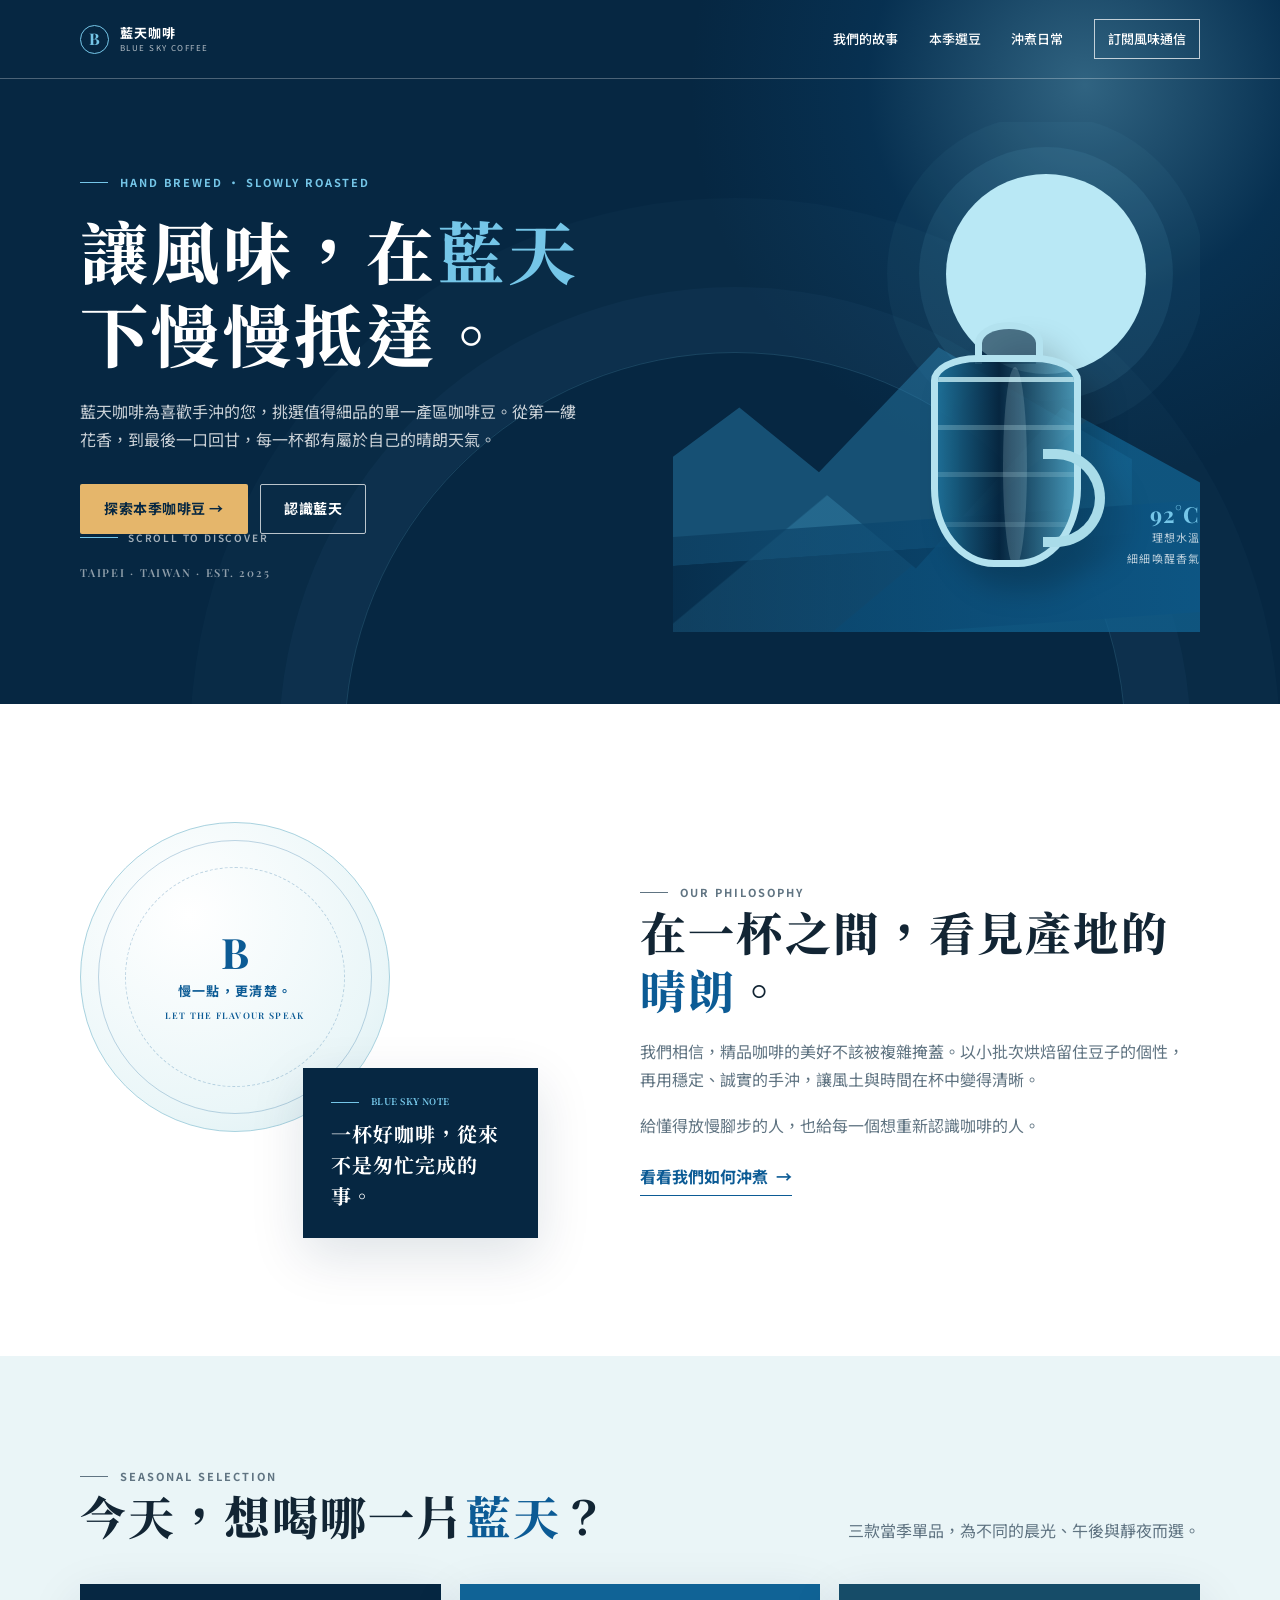
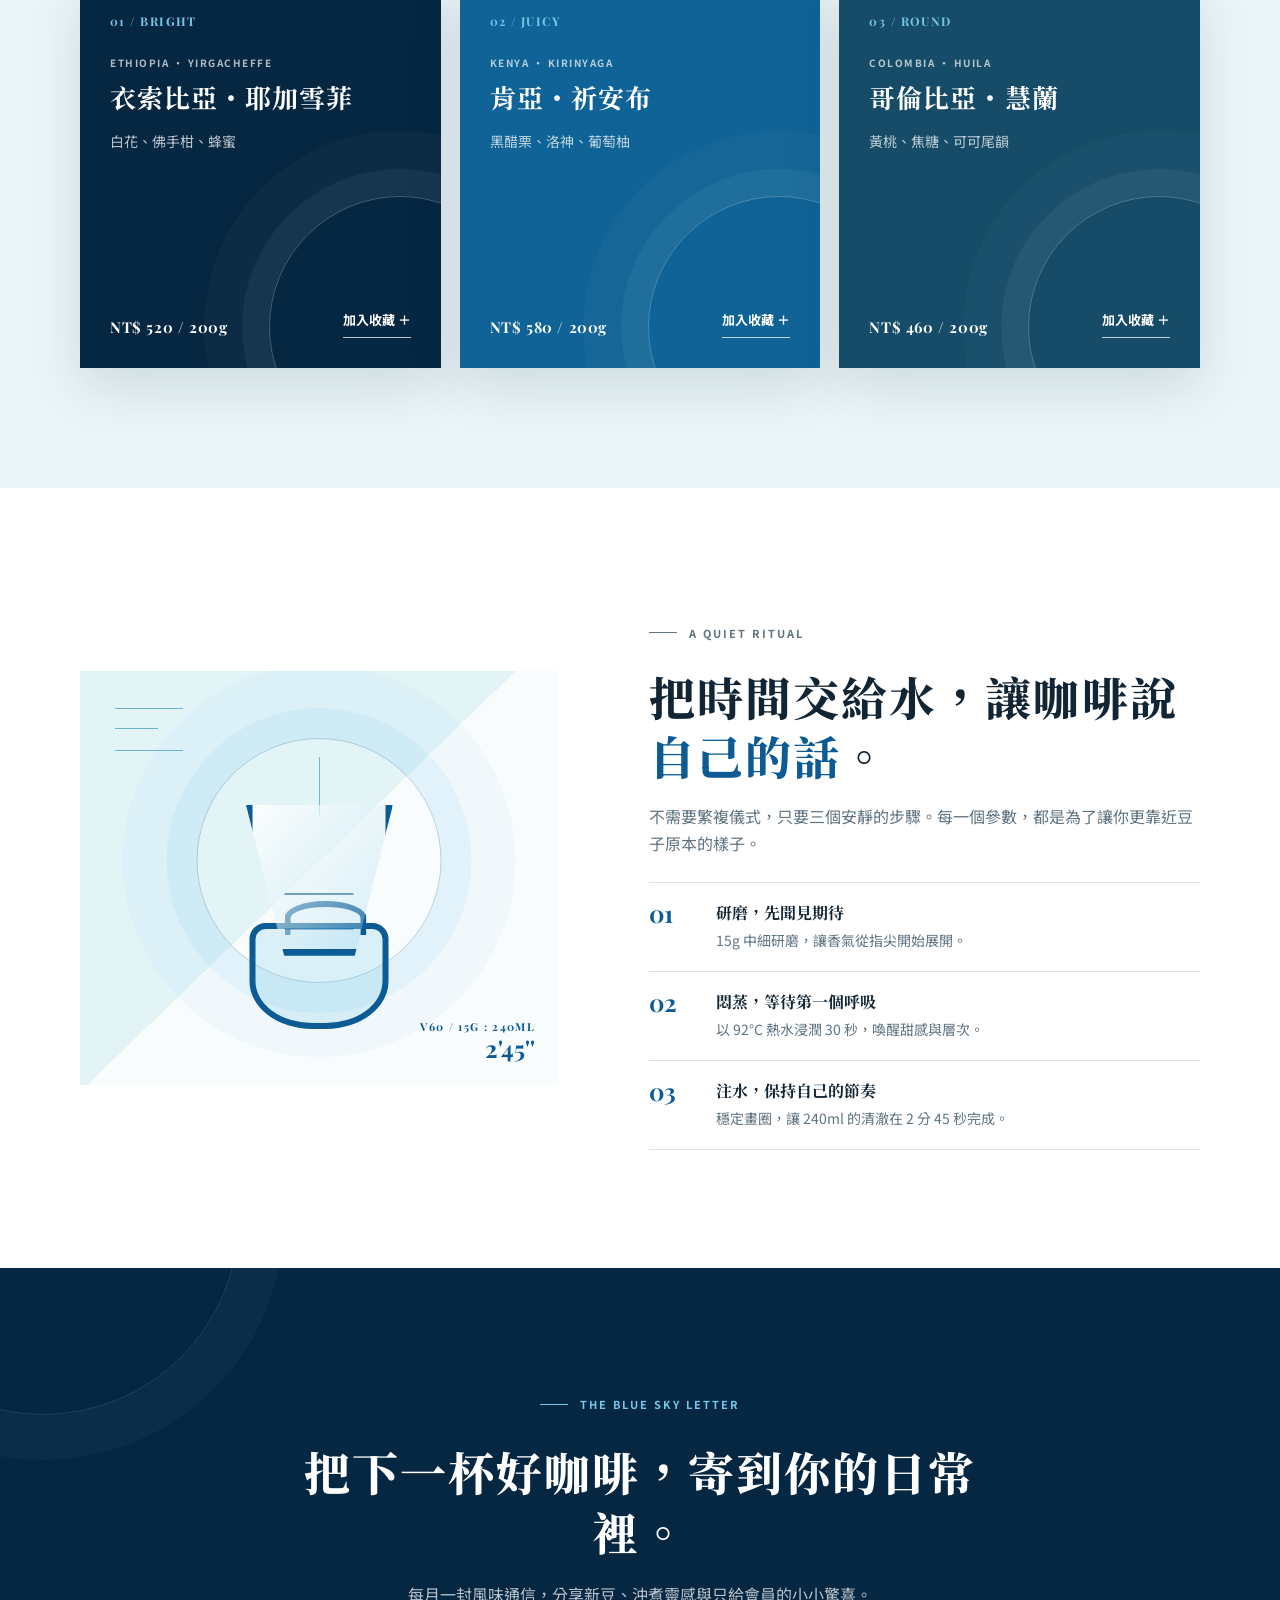
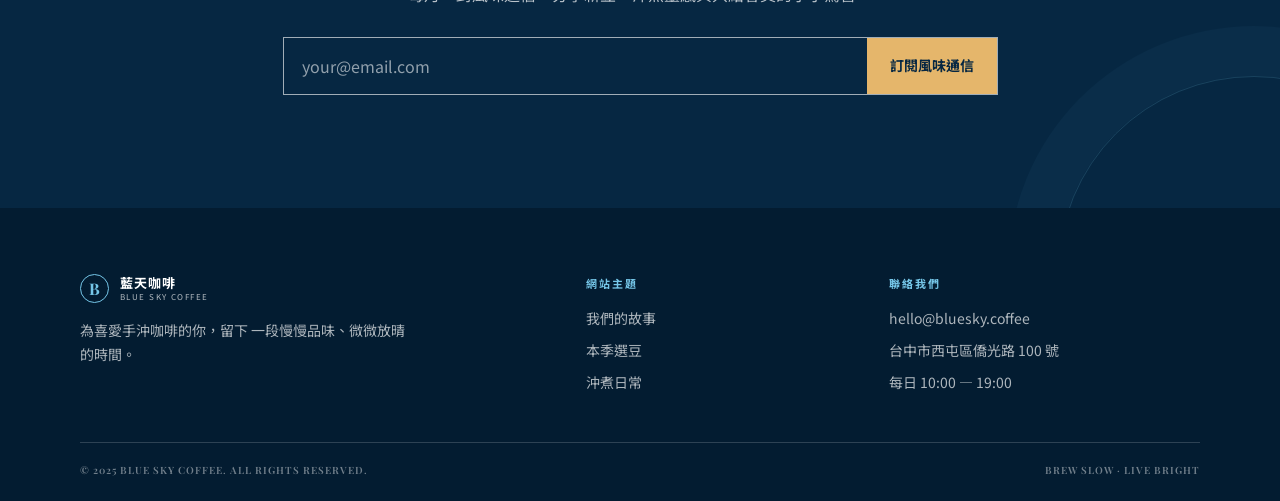
==== onepage/index.html @ e894b82e "Initial commit" ====
<!doctype html>
<html lang="zh-Hant">
<head>
  <meta charset="UTF-8">
  <meta name="viewport" content="width=device-width, initial-scale=1.0">
  <meta name="description" content="藍天咖啡，為手沖咖啡愛好者挑選當季精品咖啡豆，讓每一杯都清澈、明亮、值得細品。">
  <title>藍天咖啡｜讓風味，慢慢抵達</title>
  <link rel="preconnect" href="https://fonts.googleapis.com">
  <link rel="preconnect" href="https://fonts.gstatic.com" crossorigin>
  <link href="https://fonts.googleapis.com/css2?family=Noto+Sans+TC:wght@400;500;600;700&family=Noto+Serif+TC:wght@600;700;800;900&family=Playfair+Display:wght@600;700&display=swap" rel="stylesheet">
  <style>
    :root {
      --navy: #062742;
      --blue: #0c5b95;
      --sky: #75c6e8;
      --mist: #eaf5f7;
      --cream: #fbfaf6;
      --ink: #122534;
      --muted: #607482;
      --line: #d7e4e8;
      --sand: #e5b66b;
      --shadow: 0 18px 50px rgba(6, 39, 66, .13);
    }

    * { box-sizing: border-box; }
    html { scroll-behavior: smooth; }
    body {
      margin: 0;
      color: var(--ink);
      background: var(--cream);
      font: 16px/1.7 "Noto Sans TC", sans-serif;
      -webkit-font-smoothing: antialiased;
    }
    a { color: inherit; text-decoration: none; }
    button, input { font: inherit; }
    button { cursor: pointer; }
    .wrap { width: min(1120px, calc(100% - 48px)); margin: 0 auto; }
    .eyebrow {
      display: flex;
      align-items: center;
      gap: 12px;
      margin: 0 0 18px;
      color: var(--blue);
      font-size: 11px;
      font-weight: 700;
      letter-spacing: .18em;
    }
    .eyebrow::before { width: 28px; height: 1px; background: currentColor; content: ""; }
    .section-title {
      margin: 0;
      font: 800 clamp(30px, 4vw, 46px)/1.28 "Noto Serif TC", serif;
      letter-spacing: .045em;
    }
    .text-blue { color: var(--blue); }
    .button, .outline-link {
      display: inline-flex;
      min-height: 50px;
      align-items: center;
      justify-content: center;
      padding: 10px 23px;
      border: 1px solid transparent;
      border-radius: 2px;
      font-size: 14px;
      font-weight: 700;
      letter-spacing: .04em;
      transition: transform .25s ease, background-color .25s ease, color .25s ease, border-color .25s ease;
    }
    .button:hover, .outline-link:hover { transform: translateY(-2px); }
    .button--sand { color: var(--navy); background: var(--sand); }
    .button--sand:hover { background: #f1cb8b; }
    .button--dark { color: var(--navy); background: #fff; }
    .outline-link { border-color: rgba(255,255,255,.72); color: #fff; }
    .outline-link:hover { color: var(--navy); background: #fff; }
    :focus-visible { outline: 3px solid var(--sky); outline-offset: 4px; }

    /* Header & hero */
    .site-header { position: absolute; z-index: 20; top: 0; left: 0; width: 100%; border-bottom: 1px solid rgba(255,255,255,.28); }
    .nav { min-height: 78px; display: flex; align-items: center; justify-content: space-between; gap: 20px; }
    .brand { display: inline-flex; align-items: center; gap: 11px; color: #fff; }
    .brand-mark { width: 29px; height: 29px; display: grid; place-items: center; border: 1px solid var(--sky); border-radius: 50%; color: var(--sky); font: 700 16px/1 "Playfair Display", serif; }
    .brand-copy { display: grid; line-height: 1.05; }
    .brand-copy strong { font-size: 13px; letter-spacing: .08em; }
    .brand-copy small { margin-top: 4px; font-size: 8px; letter-spacing: .18em; opacity: .7; }
    .nav-links { display: flex; align-items: center; gap: clamp(16px, 2.4vw, 31px); }
    .nav-links a { position: relative; color: #fff; font-size: 13px; font-weight: 500; white-space: nowrap; }
    .nav-links a:not(.nav-cta)::after { position: absolute; right: 0; bottom: -5px; left: auto; width: 0; height: 1px; background: var(--sky); content: ""; transition: width .25s ease; }
    .nav-links a:not(.nav-cta):hover::after { right: auto; left: 0; width: 100%; }
    .nav-links .nav-cta { padding: 8px 13px; border: 1px solid rgba(255,255,255,.72); }
    .nav-links .nav-cta:hover { color: var(--navy); background: #fff; }
    .menu-toggle { display: none; width: 42px; height: 42px; border: 1px solid rgba(255,255,255,.7); color: #fff; background: transparent; font-size: 23px; line-height: 1; }

    .hero { position: relative; min-height: 704px; overflow: hidden; color: #fff; background: var(--navy); isolation: isolate; }
    .hero::before { position: absolute; z-index: -2; top: -320px; right: -210px; width: 810px; height: 810px; border-radius: 50%; background: radial-gradient(circle, rgba(117,198,232,.38), rgba(12,91,149,.18) 38%, transparent 69%); content: ""; }
    .hero::after { position: absolute; z-index: -1; right: 12%; bottom: -430px; width: 780px; height: 780px; border: 1px solid rgba(117,198,232,.18); border-radius: 50%; box-shadow: 0 0 0 65px rgba(117,198,232,.035), 0 0 0 154px rgba(117,198,232,.025); content: ""; }
    .hero-grid { min-height: 704px; display: grid; grid-template-columns: 1.02fr .98fr; gap: 45px; align-items: center; padding: 122px 0 72px; }
    .hero-copy { position: relative; z-index: 2; }
    .hero .eyebrow { color: var(--sky); }
    .hero h1 { max-width: 650px; margin: 0 0 23px; font: 800 clamp(42px, 5.5vw, 68px)/1.22 "Noto Serif TC", serif; letter-spacing: .05em; }
    .hero h1 span { color: var(--sky); }
    .hero-lede { max-width: 500px; margin: 0; color: rgba(255,255,255,.79); font-size: 16px; }
    .hero-actions { display: flex; flex-wrap: wrap; gap: 12px; margin-top: 31px; }
    .hero-note { margin: 31px 0 0; color: rgba(255,255,255,.55); font: 600 11px/1.5 "Playfair Display", serif; letter-spacing: .16em; }
    .scroll-cue { position: absolute; bottom: 35px; left: 0; display: flex; align-items: center; gap: 10px; color: rgba(255,255,255,.63); font-size: 10px; font-weight: 600; letter-spacing: .18em; }
    .scroll-cue::before { width: 38px; height: 1px; background: var(--sky); content: ""; }

    .hero-art { position: relative; align-self: stretch; min-height: 470px; overflow: hidden; }
    .hero-art .sun { position: absolute; top: 52px; right: 54px; width: clamp(138px, 18vw, 200px); aspect-ratio: 1; border-radius: 50%; background: #b9e8f5; box-shadow: 0 0 0 27px rgba(117,198,232,.09), 0 0 0 59px rgba(117,198,232,.045); }
    .mountain { position: absolute; right: -11%; bottom: 6px; width: 116%; height: 260px; transform: skewY(-9deg); transform-origin: right bottom; background: linear-gradient(146deg, transparent 0 27%, rgba(61,145,184,.36) 27.3% 48%, rgba(17,97,143,.77) 48.3%); clip-path: polygon(0 62%, 28% 20%, 44% 57%, 68% 4%, 100% 57%, 100% 100%, 0 100%); }
    .mountain--back { right: 13%; bottom: 98px; width: 108%; height: 220px; opacity: .46; transform: skewY(-4deg); background: #2a81ae; clip-path: polygon(0 84%, 31% 30%, 45% 62%, 66% 9%, 100% 66%, 100% 100%, 0 100%); }
    .horizon { position: absolute; right: -4%; bottom: 0; width: 116%; height: 112px; background: linear-gradient(90deg, rgba(7,45,75,.5), #0d5684); transform: skewY(-4deg); }
    .coffee-vessel { position: absolute; z-index: 4; right: 18%; bottom: 36px; width: 192px; height: 274px; filter: drop-shadow(18px 22px 14px rgba(0,0,0,.22)); }
    .vessel-neck { position: absolute; top: 0; left: 62px; width: 68px; height: 42px; border: 7px solid #b3e2ef; border-bottom: 0; border-radius: 50% 50% 0 0; background: rgba(6,39,66,.62); }
    .vessel-body { position: absolute; top: 33px; left: 18px; width: 150px; height: 212px; border: 7px solid #b3e2ef; border-radius: 31% 31% 42% 42% / 12% 12% 37% 37%; background: linear-gradient(90deg, rgba(30,112,151,.9), rgba(5,35,60,.9) 45%, rgba(83,167,198,.8)); overflow: hidden; }
    .vessel-body::before { position: absolute; top: 15px; left: 0; width: 100%; height: 5px; background: rgba(197,237,244,.8); box-shadow: 0 48px rgba(197,237,244,.25), 0 95px rgba(197,237,244,.18), 0 145px rgba(197,237,244,.13); content: ""; }
    .vessel-body::after { position: absolute; top: 5px; left: 48%; width: 24px; height: 200px; border-radius: 50%; background: rgba(218,247,251,.17); content: ""; }
    .vessel-handle { position: absolute; right: 0; bottom: 49px; width: 62px; height: 98px; border: 10px solid #a9dce9; border-left: 0; border-radius: 0 53px 53px 0; }
    .art-label { position: absolute; z-index: 5; right: 0; bottom: 64px; display: grid; gap: 3px; color: rgba(255,255,255,.73); font-size: 11px; letter-spacing: .1em; text-align: right; }
    .art-label strong { color: var(--sky); font: 700 22px/1 "Playfair Display", serif; }

    /* Story */
    .story { padding: 118px 0; background: #fff; }
    .story-grid { display: grid; grid-template-columns: .9fr 1.1fr; gap: clamp(45px, 8vw, 105px); align-items: center; }
    .story-visual { position: relative; min-height: 416px; }
    .seal { position: absolute; top: 0; left: 0; width: 310px; height: 310px; display: grid; place-items: center; border: 1px solid #a8d2df; border-radius: 50%; color: var(--blue); background: radial-gradient(circle at 35% 30%, #fff 0, #eaf6f8 68%, #d9edf1 100%); }
    .seal::before, .seal::after { position: absolute; border: 1px solid rgba(12,91,149,.25); border-radius: 50%; content: ""; }
    .seal::before { inset: 17px; }
    .seal::after { inset: 44px; border-style: dashed; }
    .seal-inner { position: relative; z-index: 1; display: grid; gap: 7px; text-align: center; }
    .seal-inner b { font: 700 42px/1 "Playfair Display", serif; }
    .seal-inner span { font-size: 13px; font-weight: 700; letter-spacing: .1em; }
    .seal-inner small { font: 600 9px/1.5 "Playfair Display", serif; letter-spacing: .15em; }
    .blue-note { position: absolute; right: 0; bottom: 0; width: 235px; padding: 27px 28px; color: #fff; background: var(--navy); box-shadow: var(--shadow); }
    .blue-note .eyebrow { margin-bottom: 9px; color: var(--sky); font-size: 9px; }
    .blue-note p { margin: 0; font: 700 20px/1.55 "Noto Serif TC", serif; letter-spacing: .05em; }
    .story-copy p { margin: 19px 0 0; color: var(--muted); }
    .inline-link { display: inline-flex; align-items: center; gap: 8px; margin-top: 24px; padding-bottom: 5px; border-bottom: 1px solid var(--blue); color: var(--blue); font-weight: 700; }
    .inline-link:hover { color: var(--navy); }

    /* Coffee collection */
    .coffee { padding: 111px 0 120px; background: var(--mist); }
    .section-heading { display: flex; align-items: end; justify-content: space-between; gap: 40px; margin-bottom: 39px; }
    .section-heading p { max-width: 370px; margin: 0; color: var(--muted); }
    .coffee-grid { display: grid; grid-template-columns: repeat(3, 1fr); gap: 19px; }
    .coffee-card { position: relative; min-height: 384px; display: flex; flex-direction: column; overflow: hidden; padding: 30px; color: #fff; background: var(--navy); box-shadow: var(--shadow); }
    .coffee-card:nth-child(2) { background: #106396; }
    .coffee-card:nth-child(3) { background: #164c68; }
    .coffee-card::after { position: absolute; right: -90px; bottom: -90px; width: 260px; height: 260px; border: 1px solid rgba(255,255,255,.24); border-radius: 50%; box-shadow: 0 0 0 27px rgba(255,255,255,.045), 0 0 0 65px rgba(255,255,255,.025); content: ""; }
    .card-top, .coffee-card h3, .flavour, .card-footer { position: relative; z-index: 1; }
    .card-top { color: var(--sky); font: 700 12px/1.3 "Playfair Display", serif; letter-spacing: .12em; }
    .origin { margin: 25px 0 8px; color: rgba(255,255,255,.69); font-size: 10px; font-weight: 700; letter-spacing: .15em; }
    .coffee-card h3 { margin: 0; font: 700 26px/1.38 "Noto Serif TC", serif; letter-spacing: .04em; }
    .flavour { margin: 15px 0 0; color: rgba(255,255,255,.73); font-size: 14px; }
    .card-footer { display: flex; align-items: end; justify-content: space-between; gap: 14px; margin-top: auto; }
    .price { font: 700 15px/1.3 "Playfair Display", serif; letter-spacing: .04em; }
    .save-coffee { padding: 0 0 5px; border: 0; border-bottom: 1px solid rgba(255,255,255,.72); color: #fff; background: transparent; font-size: 13px; font-weight: 700; white-space: nowrap; transition: color .2s, border-color .2s; }
    .save-coffee:hover { border-color: var(--sand); color: var(--sand); }

    /* Brew */
    .brew { padding: 118px 0; background: #fff; }
    .brew-grid { display: grid; grid-template-columns: .93fr 1.07fr; gap: clamp(42px, 8vw, 90px); align-items: center; }
    .brew-art { position: relative; height: 414px; overflow: hidden; background: linear-gradient(136deg, #e3f4f7 0 48%, #f8fcfc 48% 100%); }
    .brew-art::before { position: absolute; top: 37px; left: 35px; width: 68px; height: 41px; border-top: 1px solid #6cb4ce; border-bottom: 1px solid #6cb4ce; content: ""; }
    .brew-art::after { position: absolute; top: 57px; left: 35px; width: 43px; border-top: 1px solid #6cb4ce; content: ""; }
    .water-rings { position: absolute; top: 67px; left: 50%; width: 245px; height: 245px; border: 1px solid rgba(12,91,149,.27); border-radius: 50%; transform: translateX(-50%); box-shadow: 0 0 0 30px rgba(117,198,232,.12), 0 0 0 74px rgba(117,198,232,.065); }
    .water-rings::before { position: absolute; top: 18px; left: 50%; width: 1px; height: 58px; background: #6bb8d1; content: ""; transform: translateX(-50%); }
    .dripper { position: absolute; z-index: 2; top: 134px; left: 50%; width: 147px; height: 151px; border: 7px solid var(--blue); border-top: 0; background: linear-gradient(130deg, rgba(255,255,255,.85), rgba(117,198,232,.25)); clip-path: polygon(0 0, 100% 0, 74% 100%, 26% 100%); transform: translateX(-50%); }
    .dripper::after { position: absolute; right: 32px; bottom: 19px; left: 32px; height: 33px; border-top: 2px solid rgba(12,91,149,.55); border-bottom: 2px solid rgba(12,91,149,.35); content: ""; }
    .carafe { position: absolute; z-index: 1; bottom: 56px; left: 50%; width: 139px; height: 106px; border: 6px solid var(--blue); border-radius: 16px 16px 45% 45%; background: rgba(117,198,232,.23); transform: translateX(-50%); }
    .carafe::before { position: absolute; top: -28px; left: 29px; width: 70px; height: 28px; border: 6px solid var(--blue); border-bottom: 0; border-radius: 50% 50% 0 0; content: ""; }
    .brew-caption { position: absolute; right: 24px; bottom: 19px; color: var(--blue); text-align: right; }
    .brew-caption span { display: block; font: 700 11px/1.5 "Playfair Display", serif; letter-spacing: .12em; }
    .brew-caption strong { font: 700 24px/1.1 "Playfair Display", serif; }
    .brew-copy > p { margin: 18px 0 25px; color: var(--muted); }
    .brew-steps { border-top: 1px solid var(--line); }
    .brew-step { display: grid; grid-template-columns: 52px 1fr; gap: 15px; padding: 18px 0; border-bottom: 1px solid var(--line); }
    .step-number { color: var(--blue); font: 700 24px/1 "Playfair Display", serif; }
    .brew-step h3 { margin: 0; font: 700 16px/1.5 "Noto Serif TC", serif; }
    .brew-step p { margin: 4px 0 0; color: var(--muted); font-size: 14px; }

    /* Subscribe and footer */
    .visit { position: relative; overflow: hidden; padding: 108px 0 113px; color: #fff; text-align: center; background: var(--navy); }
    .visit::before, .visit::after { position: absolute; width: 390px; height: 390px; border: 1px solid rgba(117,198,232,.17); border-radius: 50%; content: ""; }
    .visit::before { top: -245px; left: -153px; box-shadow: 0 0 0 45px rgba(117,198,232,.035); }
    .visit::after { right: -170px; bottom: -260px; box-shadow: 0 0 0 50px rgba(117,198,232,.035); }
    .visit .wrap { position: relative; z-index: 1; max-width: 715px; }
    .visit .eyebrow { justify-content: center; color: var(--sky); }
    .visit h2 { margin: 0; font: 800 clamp(30px, 4vw, 46px)/1.3 "Noto Serif TC", serif; letter-spacing: .045em; }
    .visit p { max-width: 510px; margin: 19px auto 29px; color: rgba(255,255,255,.72); }
    .subscribe-form { display: flex; min-height: 58px; border: 1px solid rgba(255,255,255,.62); }
    .subscribe-form input { min-width: 0; flex: 1; padding: 0 18px; border: 0; color: #fff; outline: none; background: transparent; }
    .subscribe-form input::placeholder { color: rgba(255,255,255,.56); }
    .subscribe-form button { padding: 0 23px; border: 0; color: var(--navy); background: var(--sand); font-size: 14px; font-weight: 700; white-space: nowrap; transition: background .2s; }
    .subscribe-form button:hover { background: #f1cb8b; }
    .site-footer { padding: 66px 0 23px; color: rgba(255,255,255,.68); background: #031c31; }
    .footer-grid { display: grid; grid-template-columns: 1.45fr .8fr 1fr; gap: 55px; padding-bottom: 48px; }
    .footer-brand .brand { margin-bottom: 16px; }
    .footer-brand p { max-width: 330px; margin: 0; font-size: 14px; }
    .footer-title { margin: 0 0 14px; color: var(--sky); font-size: 11px; font-weight: 700; letter-spacing: .18em; }
    .footer-links { display: grid; gap: 8px; font-size: 14px; }
    .footer-links a:hover { color: var(--sky); }
    .footer-links address { font-style: normal; }
    .footer-bottom { display: flex; justify-content: space-between; gap: 20px; padding-top: 20px; border-top: 1px solid rgba(255,255,255,.17); color: rgba(255,255,255,.44); font: 600 10px/1.5 "Playfair Display", serif; letter-spacing: .1em; }

    .toast { position: fixed; z-index: 50; right: 22px; bottom: 22px; max-width: min(370px, calc(100vw - 44px)); padding: 14px 18px; border-left: 3px solid var(--sand); color: #fff; background: var(--navy); box-shadow: var(--shadow); font-size: 14px; opacity: 0; pointer-events: none; transform: translateY(12px); transition: opacity .25s ease, transform .25s ease; }
    .toast.show { opacity: 1; transform: translateY(0); }
    .reveal { opacity: 0; transform: translateY(18px); transition: opacity .65s ease, transform .65s ease; }
    .reveal.visible { opacity: 1; transform: translateY(0); }

    @media (max-width: 820px) {
      .menu-toggle { display: grid; place-items: center; }
      .nav { position: relative; }
      .nav-links { position: absolute; top: 78px; right: -24px; left: -24px; max-height: 0; display: grid; gap: 0; overflow: hidden; background: #05233c; transition: max-height .35s ease; }
      .nav-links.open { max-height: 300px; border-top: 1px solid rgba(255,255,255,.16); }
      .nav-links a { display: block; padding: 13px 24px; }
      .nav-links .nav-cta { margin: 5px 24px 15px; padding: 10px 13px; text-align: center; }
      .hero { min-height: 710px; }
      .hero-grid { min-height: 710px; grid-template-columns: 1fr; gap: 0; padding: 118px 0 43px; }
      .hero-art { min-height: 276px; margin-top: -9px; }
      .hero-art .sun { top: 19px; right: 20%; width: 130px; }
      .mountain { height: 180px; }
      .mountain--back { bottom: 69px; height: 150px; }
      .coffee-vessel { right: 17%; bottom: -12px; transform: scale(.72); transform-origin: bottom right; }
      .art-label { display: none; }
      .scroll-cue { display: none; }
      .story-grid, .brew-grid { grid-template-columns: 1fr; }
      .story-visual { max-width: 525px; width: 100%; min-height: 400px; }
      .coffee-grid { grid-template-columns: repeat(2, 1fr); }
      .coffee-card:nth-child(3) { grid-column: span 2; }
      .footer-grid { grid-template-columns: 1fr 1fr; }
      .footer-brand { grid-column: 1 / -1; }
    }
    @media (max-width: 560px) {
      .wrap { width: calc(100% - 34px); }
      .nav-links { right: -17px; left: -17px; }
      .hero { min-height: 680px; }
      .hero-grid { min-height: 680px; padding-top: 106px; }
      .hero h1 { font-size: 40px; }
      .hero-lede { font-size: 14px; }
      .hero-actions { gap: 9px; margin-top: 24px; }
      .hero-actions .button, .hero-actions .outline-link { min-height: 46px; padding: 8px 15px; font-size: 13px; }
      .hero-note { margin-top: 21px; }
      .hero-art { min-height: 219px; }
      .hero-art .sun { width: 92px; }
      .coffee-vessel { right: 5%; bottom: -48px; transform: scale(.57); }
      .story, .coffee, .brew { padding: 76px 0; }
      .seal { width: 245px; height: 245px; }
      .seal-inner b { font-size: 35px; }
      .story-visual { min-height: 347px; }
      .blue-note { width: 185px; padding: 20px; }
      .blue-note p { font-size: 16px; }
      .section-heading { display: block; margin-bottom: 28px; }
      .section-heading p { margin-top: 14px; font-size: 14px; }
      .coffee-grid { grid-template-columns: 1fr; }
      .coffee-card, .coffee-card:nth-child(3) { min-height: 330px; grid-column: auto; }
      .coffee-card { padding: 25px; }
      .brew-art { height: 310px; }
      .water-rings { top: 45px; width: 178px; height: 178px; box-shadow: 0 0 0 23px rgba(117,198,232,.12), 0 0 0 53px rgba(117,198,232,.065); }
      .dripper { top: 95px; transform: translateX(-50%) scale(.75); }
      .carafe { bottom: 37px; transform: translateX(-50%) scale(.75); }
      .visit { padding: 76px 0; }
      .subscribe-form { display: grid; gap: 0; border: 0; }
      .subscribe-form input { min-height: 54px; border: 1px solid rgba(255,255,255,.62); }
      .subscribe-form button { min-height: 54px; margin-top: 10px; }
      .footer-grid { grid-template-columns: 1fr; gap: 33px; }
      .footer-brand { grid-column: auto; }
      .footer-bottom { display: grid; gap: 8px; }
    }
    @media (prefers-reduced-motion: reduce) {
      html { scroll-behavior: auto; }
      *, *::before, *::after { transition-duration: .01ms !important; animation-duration: .01ms !important; animation-iteration-count: 1 !important; }
      .reveal { opacity: 1; transform: none; }
    }
  </style>
</head>
<body>
  <header class="site-header" id="top">
    <nav class="nav wrap" aria-label="主要導覽">
      <a class="brand" href="#top" aria-label="回到藍天咖啡首頁">
        <span class="brand-mark" aria-hidden="true">B</span>
        <span class="brand-copy"><strong>藍天咖啡</strong><small>BLUE SKY COFFEE</small></span>
      </a>
      <button class="menu-toggle" type="button" aria-controls="navLinks" aria-expanded="false" aria-label="開啟導覽選單">☰</button>
      <div class="nav-links" id="navLinks">
        <a href="#story">我們的故事</a>
        <a href="#coffee">本季選豆</a>
        <a href="#brew">沖煮日常</a>
        <a class="nav-cta" href="#visit">訂閱風味通信</a>
      </div>
    </nav>
  </header>

  <main>
    <section class="hero" aria-labelledby="heroTitle">
      <div class="wrap hero-grid">
        <div class="hero-copy">
          <p class="eyebrow">HAND BREWED · SLOWLY ROASTED</p>
          <h1 id="heroTitle">讓風味，在<span>藍天</span>下慢慢抵達。</h1>
          <p class="hero-lede">藍天咖啡為喜歡手沖的您，挑選值得細品的單一產區咖啡豆。從第一縷花香，到最後一口回甘，每一杯都有屬於自己的晴朗天氣。</p>
          <div class="hero-actions">
            <a class="button button--sand" href="#coffee">探索本季咖啡豆 →</a>
            <a class="outline-link" href="#story">認識藍天</a>
          </div>
          <p class="hero-note">TAIPEI · TAIWAN · EST. 2025</p>
          <span class="scroll-cue">SCROLL TO DISCOVER</span>
        </div>
        <div class="hero-art" aria-hidden="true">
          <div class="sun"></div>
          <div class="mountain mountain--back"></div>
          <div class="mountain"></div>
          <div class="horizon"></div>
          <div class="coffee-vessel"><div class="vessel-neck"></div><div class="vessel-body"></div><div class="vessel-handle"></div></div>
          <div class="art-label"><strong>92°C</strong><span>理想水溫</span><span>細細喚醒香氣</span></div>
        </div>
      </div>
    </section>

    <section class="story" id="story" aria-labelledby="storyTitle">
      <div class="wrap story-grid">
        <div class="story-visual reveal" aria-hidden="true">
          <div class="seal"><div class="seal-inner"><b>B</b><span>慢一點，更清楚。</span><small>LET THE FLAVOUR SPEAK</small></div></div>
          <aside class="blue-note"><p class="eyebrow">BLUE SKY NOTE</p><p>一杯好咖啡，從來不是匆忙完成的事。</p></aside>
        </div>
        <div class="story-copy reveal">
          <p class="eyebrow">OUR PHILOSOPHY</p>
          <h2 class="section-title" id="storyTitle">在一杯之間，看見產地的<span class="text-blue">晴朗</span>。</h2>
          <p>我們相信，精品咖啡的美好不該被複雜掩蓋。以小批次烘焙留住豆子的個性，再用穩定、誠實的手沖，讓風土與時間在杯中變得清晰。</p>
          <p>給懂得放慢腳步的人，也給每一個想重新認識咖啡的人。</p>
          <a class="inline-link" href="#brew">看看我們如何沖煮 <span aria-hidden="true">→</span></a>
        </div>
      </div>
    </section>

    <section class="coffee" id="coffee" aria-labelledby="coffeeTitle">
      <div class="wrap">
        <div class="section-heading reveal">
          <div><p class="eyebrow">SEASONAL SELECTION</p><h2 class="section-title" id="coffeeTitle">今天，想喝哪一片<span class="text-blue">藍天</span>？</h2></div>
          <p>三款當季單品，為不同的晨光、午後與靜夜而選。</p>
        </div>
        <div class="coffee-grid">
          <article class="coffee-card reveal">
            <div class="card-top">01 / BRIGHT</div><p class="origin">ETHIOPIA · YIRGACHEFFE</p><h3>衣索比亞・耶加雪菲</h3><p class="flavour">白花、佛手柑、蜂蜜</p>
            <div class="card-footer"><span class="price">NT$ 520 / 200g</span><button class="save-coffee" type="button" data-coffee="衣索比亞・耶加雪菲">加入收藏 ＋</button></div>
          </article>
          <article class="coffee-card reveal">
            <div class="card-top">02 / JUICY</div><p class="origin">KENYA · KIRINYAGA</p><h3>肯亞・祈安布</h3><p class="flavour">黑醋栗、洛神、葡萄柚</p>
            <div class="card-footer"><span class="price">NT$ 580 / 200g</span><button class="save-coffee" type="button" data-coffee="肯亞・祈安布">加入收藏 ＋</button></div>
          </article>
          <article class="coffee-card reveal">
            <div class="card-top">03 / ROUND</div><p class="origin">COLOMBIA · HUILA</p><h3>哥倫比亞・慧蘭</h3><p class="flavour">黃桃、焦糖、可可尾韻</p>
            <div class="card-footer"><span class="price">NT$ 460 / 200g</span><button class="save-coffee" type="button" data-coffee="哥倫比亞・慧蘭">加入收藏 ＋</button></div>
          </article>
        </div>
      </div>
    </section>

    <section class="brew" id="brew" aria-labelledby="brewTitle">
      <div class="wrap brew-grid">
        <div class="brew-art reveal" aria-hidden="true"><div class="water-rings"></div><div class="dripper"></div><div class="carafe"></div><div class="brew-caption"><span>V60 / 15G : 240ML</span><strong>2'45''</strong></div></div>
        <div class="brew-copy reveal">
          <p class="eyebrow">A QUIET RITUAL</p>
          <h2 class="section-title" id="brewTitle">把時間交給水，讓咖啡說<span class="text-blue">自己的話</span>。</h2>
          <p>不需要繁複儀式，只要三個安靜的步驟。每一個參數，都是為了讓你更靠近豆子原本的樣子。</p>
          <div class="brew-steps">
            <div class="brew-step"><span class="step-number">01</span><div><h3>研磨，先聞見期待</h3><p>15g 中細研磨，讓香氣從指尖開始展開。</p></div></div>
            <div class="brew-step"><span class="step-number">02</span><div><h3>悶蒸，等待第一個呼吸</h3><p>以 92°C 熱水浸潤 30 秒，喚醒甜感與層次。</p></div></div>
            <div class="brew-step"><span class="step-number">03</span><div><h3>注水，保持自己的節奏</h3><p>穩定畫圈，讓 240ml 的清澈在 2 分 45 秒完成。</p></div></div>
          </div>
        </div>
      </div>
    </section>

    <section class="visit" id="visit" aria-labelledby="visitTitle">
      <div class="wrap reveal">
        <p class="eyebrow">THE BLUE SKY LETTER</p>
        <h2 id="visitTitle">把下一杯好咖啡，寄到你的日常裡。</h2>
        <p>每月一封風味通信，分享新豆、沖煮靈感與只給會員的小小驚喜。</p>
        <form class="subscribe-form" id="subscribeForm">
          <input type="email" aria-label="電子郵件地址" placeholder="your@email.com" required>
          <button type="submit">訂閱風味通信</button>
        </form>
      </div>
    </section>
  </main>

  <footer class="site-footer">
    <div class="wrap footer-grid">
      <div class="footer-brand"><a class="brand" href="#top" aria-label="回到藍天咖啡首頁"><span class="brand-mark" aria-hidden="true">B</span><span class="brand-copy"><strong>藍天咖啡</strong><small>BLUE SKY COFFEE</small></span></a><p>為喜愛手沖咖啡的你，留下 一段慢慢品味、微微放晴的時間。</p></div>
      <div><p class="footer-title">網站主題</p><div class="footer-links"><a href="#story">我們的故事</a><a href="#coffee">本季選豆</a><a href="#brew">沖煮日常</a></div></div>
      <div><p class="footer-title">聯絡我們</p><div class="footer-links"><a href="mailto:hello@bluesky.coffee">hello@bluesky.coffee</a><address>台中市西屯區僑光路 100 號</address><span>每日 10:00 — 19:00</span></div></div>
    </div>
    <div class="wrap footer-bottom"><span>© 2025 BLUE SKY COFFEE. ALL RIGHTS RESERVED.</span><span>BREW SLOW · LIVE BRIGHT</span></div>
  </footer>
  <div class="toast" role="status" aria-live="polite"></div>

  <script>
    (() => {
      const menuButton = document.querySelector('.menu-toggle');
      const navLinks = document.querySelector('.nav-links');
      const toast = document.querySelector('.toast');
      let toastTimer;

      const closeMenu = () => {
        navLinks.classList.remove('open');
        menuButton.setAttribute('aria-expanded', 'false');
        menuButton.setAttribute('aria-label', '開啟導覽選單');
        menuButton.textContent = '☰';
      };
      menuButton.addEventListener('click', () => {
        const opening = !navLinks.classList.contains('open');
        navLinks.classList.toggle('open', opening);
        menuButton.setAttribute('aria-expanded', String(opening));
        menuButton.setAttribute('aria-label', opening ? '關閉導覽選單' : '開啟導覽選單');
        menuButton.textContent = opening ? '×' : '☰';
      });
      navLinks.querySelectorAll('a').forEach(link => link.addEventListener('click', closeMenu));

      const showToast = message => {
        clearTimeout(toastTimer);
        toast.textContent = message;
        toast.classList.add('show');
        toastTimer = setTimeout(() => toast.classList.remove('show'), 2600);
      };
      document.querySelectorAll('[data-coffee]').forEach(button => {
        button.addEventListener('click', () => showToast(`已將「${button.dataset.coffee}」加入你的收藏。`));
      });
      document.querySelector('#subscribeForm').addEventListener('submit', event => {
        event.preventDefault();
        event.currentTarget.reset();
        showToast('謝謝訂閱，下一封晴朗的風味通信即將寄出。');
      });

      const revealItems = document.querySelectorAll('.reveal');
      const reducedMotion = window.matchMedia('(prefers-reduced-motion: reduce)').matches;
      if (!('IntersectionObserver' in window) || reducedMotion) {
        revealItems.forEach(item => item.classList.add('visible'));
      } else {
        const observer = new IntersectionObserver(entries => {
          entries.forEach(entry => {
            if (entry.isIntersecting) {
              entry.target.classList.add('visible');
              observer.unobserve(entry.target);
            }
          });
        }, { threshold: .12 });
        revealItems.forEach(item => observer.observe(item));
      }
    })();
  </script>
</body>
</html>
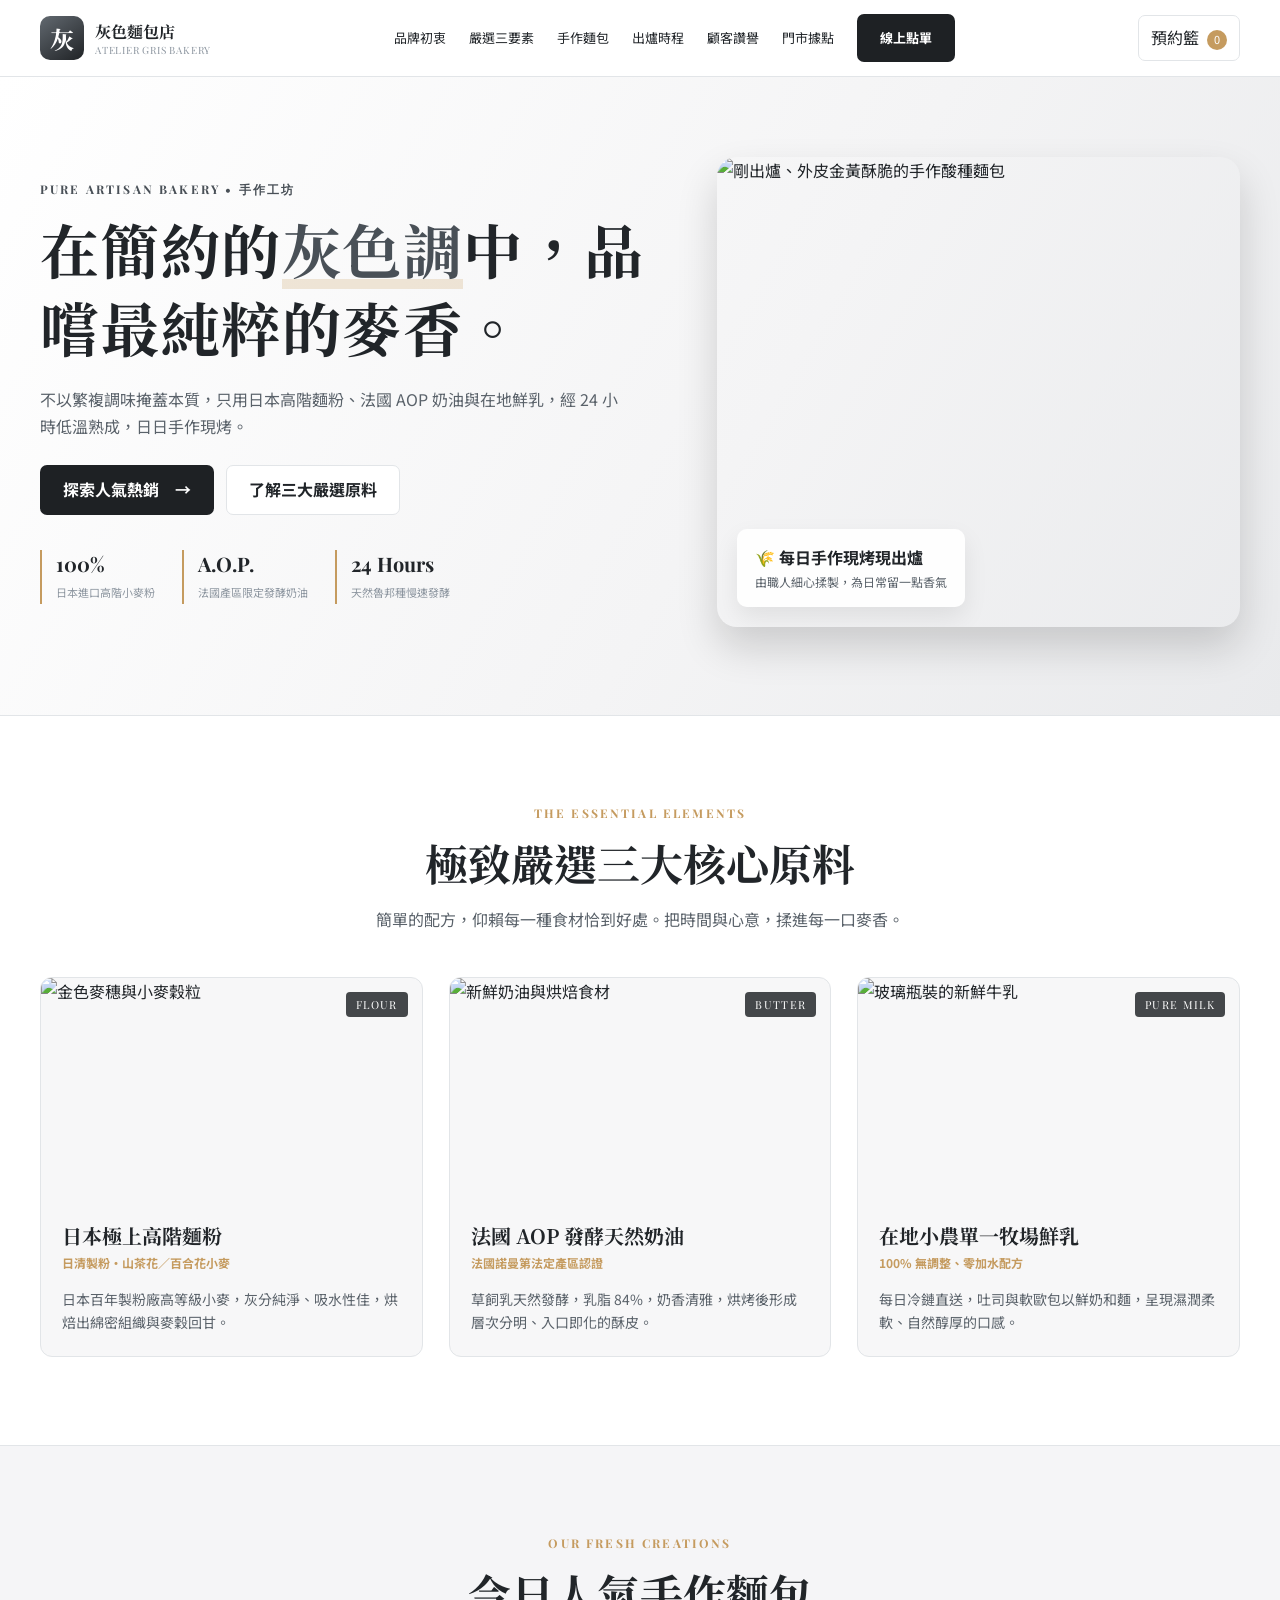
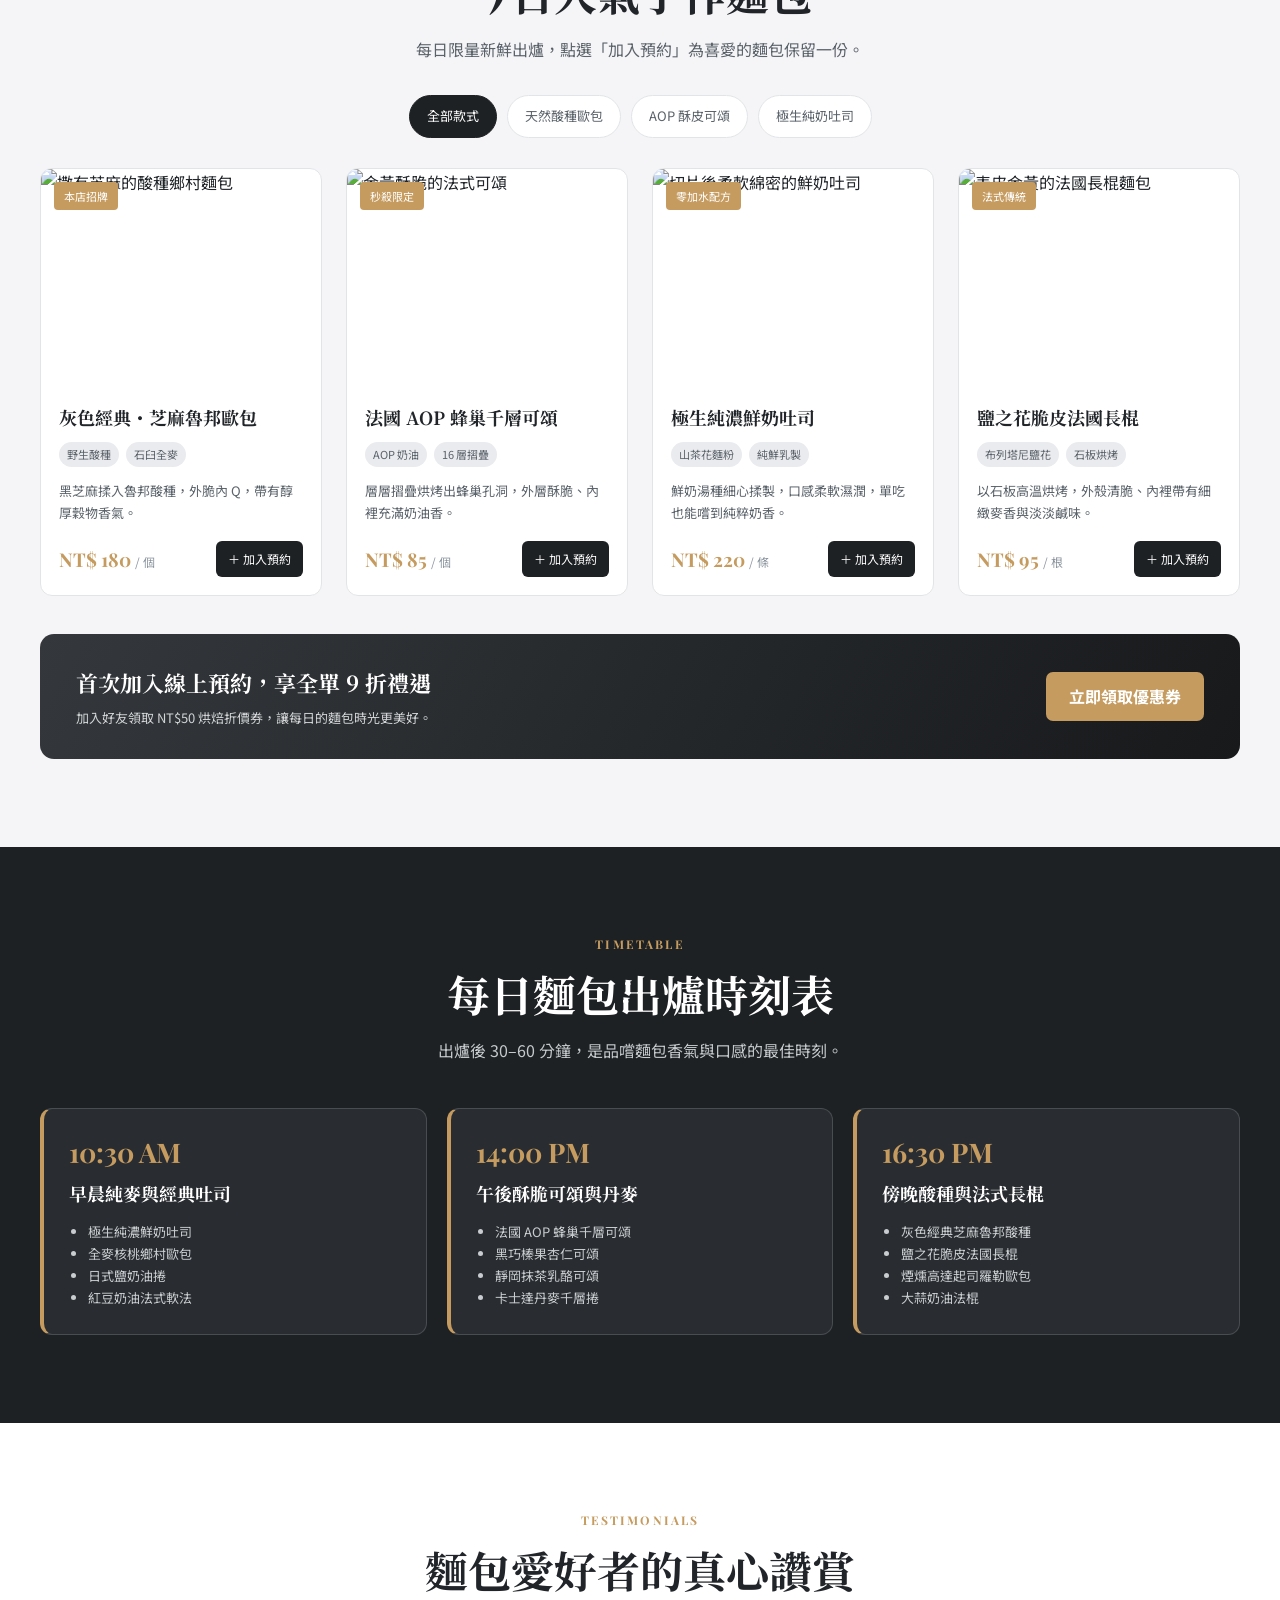
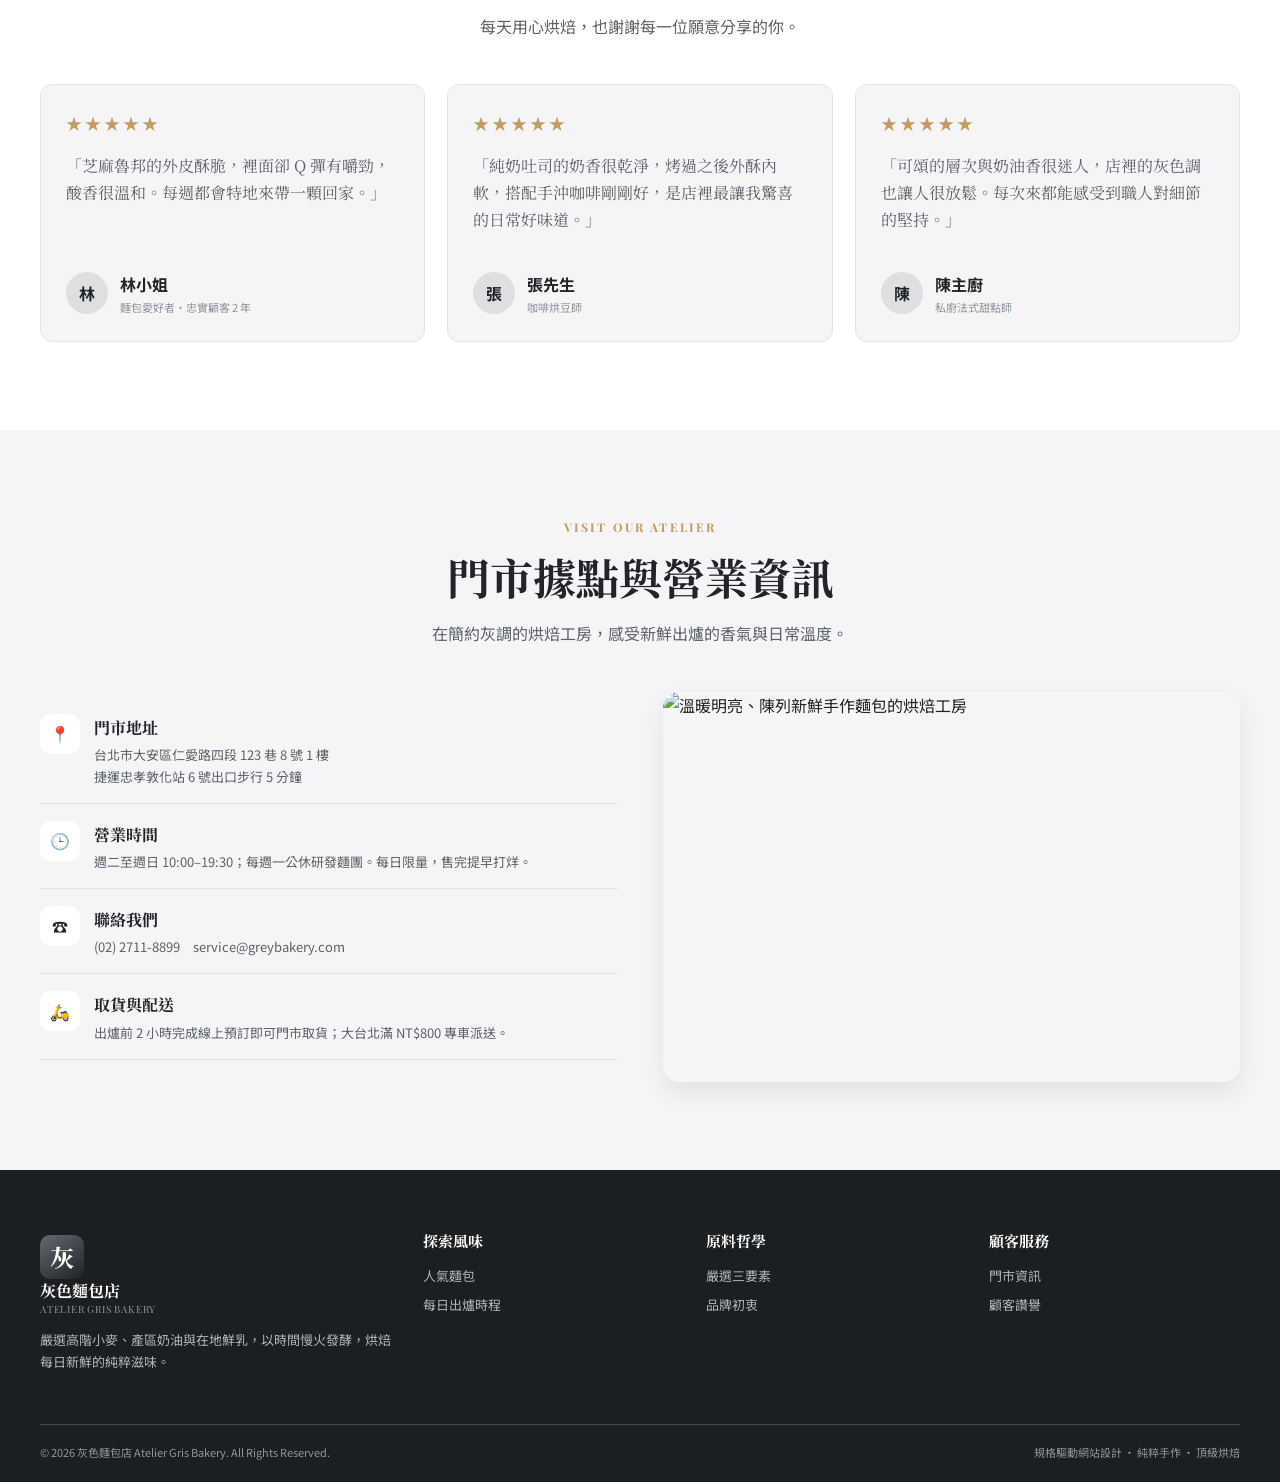
==== commit 1a77876b: "11" ====
--- a/onepage/index.html
+++ b/onepage/index.html
@@ -2,448 +2,60 @@
 <html lang="zh-Hant">
 <head>
   <meta charset="UTF-8">
-  <meta name="viewport" content="width=device-width, initial-scale=1.0">
-  <meta name="description" content="藍天咖啡，為手沖咖啡愛好者挑選當季精品咖啡豆，讓每一杯都清澈、明亮、值得細品。">
-  <title>藍天咖啡｜讓風味，慢慢抵達</title>
+  <meta name="viewport" content="width=device-width, initial-scale=1">
+  <meta name="description" content="灰色麵包店以日本高階麵粉、法國 AOP 奶油與在地鮮乳，慢火製作每日新鮮手作麵包。線上預約，門市取貨。">
+  <title>灰色麵包店 Grey Bakery｜純粹手作・頂級原料烘焙</title>
   <link rel="preconnect" href="https://fonts.googleapis.com">
   <link rel="preconnect" href="https://fonts.gstatic.com" crossorigin>
-  <link href="https://fonts.googleapis.com/css2?family=Noto+Sans+TC:wght@400;500;600;700&family=Noto+Serif+TC:wght@600;700;800;900&family=Playfair+Display:wght@600;700&display=swap" rel="stylesheet">
+  <link href="https://fonts.googleapis.com/css2?family=Noto+Sans+TC:wght@400;500;600;700&family=Noto+Serif+TC:wght@600;700;800&family=Playfair+Display:wght@600;700&display=swap" rel="stylesheet">
   <style>
-    :root {
-      --navy: #062742;
-      --blue: #0c5b95;
-      --sky: #75c6e8;
-      --mist: #eaf5f7;
-      --cream: #fbfaf6;
-      --ink: #122534;
-      --muted: #607482;
-      --line: #d7e4e8;
-      --sand: #e5b66b;
-      --shadow: 0 18px 50px rgba(6, 39, 66, .13);
-    }
-
-    * { box-sizing: border-box; }
-    html { scroll-behavior: smooth; }
-    body {
-      margin: 0;
-      color: var(--ink);
-      background: var(--cream);
-      font: 16px/1.7 "Noto Sans TC", sans-serif;
-      -webkit-font-smoothing: antialiased;
-    }
-    a { color: inherit; text-decoration: none; }
-    button, input { font: inherit; }
-    button { cursor: pointer; }
-    .wrap { width: min(1120px, calc(100% - 48px)); margin: 0 auto; }
-    .eyebrow {
-      display: flex;
-      align-items: center;
-      gap: 12px;
-      margin: 0 0 18px;
-      color: var(--blue);
-      font-size: 11px;
-      font-weight: 700;
-      letter-spacing: .18em;
-    }
-    .eyebrow::before { width: 28px; height: 1px; background: currentColor; content: ""; }
-    .section-title {
-      margin: 0;
-      font: 800 clamp(30px, 4vw, 46px)/1.28 "Noto Serif TC", serif;
-      letter-spacing: .045em;
-    }
-    .text-blue { color: var(--blue); }
-    .button, .outline-link {
-      display: inline-flex;
-      min-height: 50px;
-      align-items: center;
-      justify-content: center;
-      padding: 10px 23px;
-      border: 1px solid transparent;
-      border-radius: 2px;
-      font-size: 14px;
-      font-weight: 700;
-      letter-spacing: .04em;
-      transition: transform .25s ease, background-color .25s ease, color .25s ease, border-color .25s ease;
-    }
-    .button:hover, .outline-link:hover { transform: translateY(-2px); }
-    .button--sand { color: var(--navy); background: var(--sand); }
-    .button--sand:hover { background: #f1cb8b; }
-    .button--dark { color: var(--navy); background: #fff; }
-    .outline-link { border-color: rgba(255,255,255,.72); color: #fff; }
-    .outline-link:hover { color: var(--navy); background: #fff; }
-    :focus-visible { outline: 3px solid var(--sky); outline-offset: 4px; }
-
-    /* Header & hero */
-    .site-header { position: absolute; z-index: 20; top: 0; left: 0; width: 100%; border-bottom: 1px solid rgba(255,255,255,.28); }
-    .nav { min-height: 78px; display: flex; align-items: center; justify-content: space-between; gap: 20px; }
-    .brand { display: inline-flex; align-items: center; gap: 11px; color: #fff; }
-    .brand-mark { width: 29px; height: 29px; display: grid; place-items: center; border: 1px solid var(--sky); border-radius: 50%; color: var(--sky); font: 700 16px/1 "Playfair Display", serif; }
-    .brand-copy { display: grid; line-height: 1.05; }
-    .brand-copy strong { font-size: 13px; letter-spacing: .08em; }
-    .brand-copy small { margin-top: 4px; font-size: 8px; letter-spacing: .18em; opacity: .7; }
-    .nav-links { display: flex; align-items: center; gap: clamp(16px, 2.4vw, 31px); }
-    .nav-links a { position: relative; color: #fff; font-size: 13px; font-weight: 500; white-space: nowrap; }
-    .nav-links a:not(.nav-cta)::after { position: absolute; right: 0; bottom: -5px; left: auto; width: 0; height: 1px; background: var(--sky); content: ""; transition: width .25s ease; }
-    .nav-links a:not(.nav-cta):hover::after { right: auto; left: 0; width: 100%; }
-    .nav-links .nav-cta { padding: 8px 13px; border: 1px solid rgba(255,255,255,.72); }
-    .nav-links .nav-cta:hover { color: var(--navy); background: #fff; }
-    .menu-toggle { display: none; width: 42px; height: 42px; border: 1px solid rgba(255,255,255,.7); color: #fff; background: transparent; font-size: 23px; line-height: 1; }
-
-    .hero { position: relative; min-height: 704px; overflow: hidden; color: #fff; background: var(--navy); isolation: isolate; }
-    .hero::before { position: absolute; z-index: -2; top: -320px; right: -210px; width: 810px; height: 810px; border-radius: 50%; background: radial-gradient(circle, rgba(117,198,232,.38), rgba(12,91,149,.18) 38%, transparent 69%); content: ""; }
-    .hero::after { position: absolute; z-index: -1; right: 12%; bottom: -430px; width: 780px; height: 780px; border: 1px solid rgba(117,198,232,.18); border-radius: 50%; box-shadow: 0 0 0 65px rgba(117,198,232,.035), 0 0 0 154px rgba(117,198,232,.025); content: ""; }
-    .hero-grid { min-height: 704px; display: grid; grid-template-columns: 1.02fr .98fr; gap: 45px; align-items: center; padding: 122px 0 72px; }
-    .hero-copy { position: relative; z-index: 2; }
-    .hero .eyebrow { color: var(--sky); }
-    .hero h1 { max-width: 650px; margin: 0 0 23px; font: 800 clamp(42px, 5.5vw, 68px)/1.22 "Noto Serif TC", serif; letter-spacing: .05em; }
-    .hero h1 span { color: var(--sky); }
-    .hero-lede { max-width: 500px; margin: 0; color: rgba(255,255,255,.79); font-size: 16px; }
-    .hero-actions { display: flex; flex-wrap: wrap; gap: 12px; margin-top: 31px; }
-    .hero-note { margin: 31px 0 0; color: rgba(255,255,255,.55); font: 600 11px/1.5 "Playfair Display", serif; letter-spacing: .16em; }
-    .scroll-cue { position: absolute; bottom: 35px; left: 0; display: flex; align-items: center; gap: 10px; color: rgba(255,255,255,.63); font-size: 10px; font-weight: 600; letter-spacing: .18em; }
-    .scroll-cue::before { width: 38px; height: 1px; background: var(--sky); content: ""; }
-
-    .hero-art { position: relative; align-self: stretch; min-height: 470px; overflow: hidden; }
-    .hero-art .sun { position: absolute; top: 52px; right: 54px; width: clamp(138px, 18vw, 200px); aspect-ratio: 1; border-radius: 50%; background: #b9e8f5; box-shadow: 0 0 0 27px rgba(117,198,232,.09), 0 0 0 59px rgba(117,198,232,.045); }
-    .mountain { position: absolute; right: -11%; bottom: 6px; width: 116%; height: 260px; transform: skewY(-9deg); transform-origin: right bottom; background: linear-gradient(146deg, transparent 0 27%, rgba(61,145,184,.36) 27.3% 48%, rgba(17,97,143,.77) 48.3%); clip-path: polygon(0 62%, 28% 20%, 44% 57%, 68% 4%, 100% 57%, 100% 100%, 0 100%); }
-    .mountain--back { right: 13%; bottom: 98px; width: 108%; height: 220px; opacity: .46; transform: skewY(-4deg); background: #2a81ae; clip-path: polygon(0 84%, 31% 30%, 45% 62%, 66% 9%, 100% 66%, 100% 100%, 0 100%); }
-    .horizon { position: absolute; right: -4%; bottom: 0; width: 116%; height: 112px; background: linear-gradient(90deg, rgba(7,45,75,.5), #0d5684); transform: skewY(-4deg); }
-    .coffee-vessel { position: absolute; z-index: 4; right: 18%; bottom: 36px; width: 192px; height: 274px; filter: drop-shadow(18px 22px 14px rgba(0,0,0,.22)); }
-    .vessel-neck { position: absolute; top: 0; left: 62px; width: 68px; height: 42px; border: 7px solid #b3e2ef; border-bottom: 0; border-radius: 50% 50% 0 0; background: rgba(6,39,66,.62); }
-    .vessel-body { position: absolute; top: 33px; left: 18px; width: 150px; height: 212px; border: 7px solid #b3e2ef; border-radius: 31% 31% 42% 42% / 12% 12% 37% 37%; background: linear-gradient(90deg, rgba(30,112,151,.9), rgba(5,35,60,.9) 45%, rgba(83,167,198,.8)); overflow: hidden; }
-    .vessel-body::before { position: absolute; top: 15px; left: 0; width: 100%; height: 5px; background: rgba(197,237,244,.8); box-shadow: 0 48px rgba(197,237,244,.25), 0 95px rgba(197,237,244,.18), 0 145px rgba(197,237,244,.13); content: ""; }
-    .vessel-body::after { position: absolute; top: 5px; left: 48%; width: 24px; height: 200px; border-radius: 50%; background: rgba(218,247,251,.17); content: ""; }
-    .vessel-handle { position: absolute; right: 0; bottom: 49px; width: 62px; height: 98px; border: 10px solid #a9dce9; border-left: 0; border-radius: 0 53px 53px 0; }
-    .art-label { position: absolute; z-index: 5; right: 0; bottom: 64px; display: grid; gap: 3px; color: rgba(255,255,255,.73); font-size: 11px; letter-spacing: .1em; text-align: right; }
-    .art-label strong { color: var(--sky); font: 700 22px/1 "Playfair Display", serif; }
-
-    /* Story */
-    .story { padding: 118px 0; background: #fff; }
-    .story-grid { display: grid; grid-template-columns: .9fr 1.1fr; gap: clamp(45px, 8vw, 105px); align-items: center; }
-    .story-visual { position: relative; min-height: 416px; }
-    .seal { position: absolute; top: 0; left: 0; width: 310px; height: 310px; display: grid; place-items: center; border: 1px solid #a8d2df; border-radius: 50%; color: var(--blue); background: radial-gradient(circle at 35% 30%, #fff 0, #eaf6f8 68%, #d9edf1 100%); }
-    .seal::before, .seal::after { position: absolute; border: 1px solid rgba(12,91,149,.25); border-radius: 50%; content: ""; }
-    .seal::before { inset: 17px; }
-    .seal::after { inset: 44px; border-style: dashed; }
-    .seal-inner { position: relative; z-index: 1; display: grid; gap: 7px; text-align: center; }
-    .seal-inner b { font: 700 42px/1 "Playfair Display", serif; }
-    .seal-inner span { font-size: 13px; font-weight: 700; letter-spacing: .1em; }
-    .seal-inner small { font: 600 9px/1.5 "Playfair Display", serif; letter-spacing: .15em; }
-    .blue-note { position: absolute; right: 0; bottom: 0; width: 235px; padding: 27px 28px; color: #fff; background: var(--navy); box-shadow: var(--shadow); }
-    .blue-note .eyebrow { margin-bottom: 9px; color: var(--sky); font-size: 9px; }
-    .blue-note p { margin: 0; font: 700 20px/1.55 "Noto Serif TC", serif; letter-spacing: .05em; }
-    .story-copy p { margin: 19px 0 0; color: var(--muted); }
-    .inline-link { display: inline-flex; align-items: center; gap: 8px; margin-top: 24px; padding-bottom: 5px; border-bottom: 1px solid var(--blue); color: var(--blue); font-weight: 700; }
-    .inline-link:hover { color: var(--navy); }
-
-    /* Coffee collection */
-    .coffee { padding: 111px 0 120px; background: var(--mist); }
-    .section-heading { display: flex; align-items: end; justify-content: space-between; gap: 40px; margin-bottom: 39px; }
-    .section-heading p { max-width: 370px; margin: 0; color: var(--muted); }
-    .coffee-grid { display: grid; grid-template-columns: repeat(3, 1fr); gap: 19px; }
-    .coffee-card { position: relative; min-height: 384px; display: flex; flex-direction: column; overflow: hidden; padding: 30px; color: #fff; background: var(--navy); box-shadow: var(--shadow); }
-    .coffee-card:nth-child(2) { background: #106396; }
-    .coffee-card:nth-child(3) { background: #164c68; }
-    .coffee-card::after { position: absolute; right: -90px; bottom: -90px; width: 260px; height: 260px; border: 1px solid rgba(255,255,255,.24); border-radius: 50%; box-shadow: 0 0 0 27px rgba(255,255,255,.045), 0 0 0 65px rgba(255,255,255,.025); content: ""; }
-    .card-top, .coffee-card h3, .flavour, .card-footer { position: relative; z-index: 1; }
-    .card-top { color: var(--sky); font: 700 12px/1.3 "Playfair Display", serif; letter-spacing: .12em; }
-    .origin { margin: 25px 0 8px; color: rgba(255,255,255,.69); font-size: 10px; font-weight: 700; letter-spacing: .15em; }
-    .coffee-card h3 { margin: 0; font: 700 26px/1.38 "Noto Serif TC", serif; letter-spacing: .04em; }
-    .flavour { margin: 15px 0 0; color: rgba(255,255,255,.73); font-size: 14px; }
-    .card-footer { display: flex; align-items: end; justify-content: space-between; gap: 14px; margin-top: auto; }
-    .price { font: 700 15px/1.3 "Playfair Display", serif; letter-spacing: .04em; }
-    .save-coffee { padding: 0 0 5px; border: 0; border-bottom: 1px solid rgba(255,255,255,.72); color: #fff; background: transparent; font-size: 13px; font-weight: 700; white-space: nowrap; transition: color .2s, border-color .2s; }
-    .save-coffee:hover { border-color: var(--sand); color: var(--sand); }
-
-    /* Brew */
-    .brew { padding: 118px 0; background: #fff; }
-    .brew-grid { display: grid; grid-template-columns: .93fr 1.07fr; gap: clamp(42px, 8vw, 90px); align-items: center; }
-    .brew-art { position: relative; height: 414px; overflow: hidden; background: linear-gradient(136deg, #e3f4f7 0 48%, #f8fcfc 48% 100%); }
-    .brew-art::before { position: absolute; top: 37px; left: 35px; width: 68px; height: 41px; border-top: 1px solid #6cb4ce; border-bottom: 1px solid #6cb4ce; content: ""; }
-    .brew-art::after { position: absolute; top: 57px; left: 35px; width: 43px; border-top: 1px solid #6cb4ce; content: ""; }
-    .water-rings { position: absolute; top: 67px; left: 50%; width: 245px; height: 245px; border: 1px solid rgba(12,91,149,.27); border-radius: 50%; transform: translateX(-50%); box-shadow: 0 0 0 30px rgba(117,198,232,.12), 0 0 0 74px rgba(117,198,232,.065); }
-    .water-rings::before { position: absolute; top: 18px; left: 50%; width: 1px; height: 58px; background: #6bb8d1; content: ""; transform: translateX(-50%); }
-    .dripper { position: absolute; z-index: 2; top: 134px; left: 50%; width: 147px; height: 151px; border: 7px solid var(--blue); border-top: 0; background: linear-gradient(130deg, rgba(255,255,255,.85), rgba(117,198,232,.25)); clip-path: polygon(0 0, 100% 0, 74% 100%, 26% 100%); transform: translateX(-50%); }
-    .dripper::after { position: absolute; right: 32px; bottom: 19px; left: 32px; height: 33px; border-top: 2px solid rgba(12,91,149,.55); border-bottom: 2px solid rgba(12,91,149,.35); content: ""; }
-    .carafe { position: absolute; z-index: 1; bottom: 56px; left: 50%; width: 139px; height: 106px; border: 6px solid var(--blue); border-radius: 16px 16px 45% 45%; background: rgba(117,198,232,.23); transform: translateX(-50%); }
-    .carafe::before { position: absolute; top: -28px; left: 29px; width: 70px; height: 28px; border: 6px solid var(--blue); border-bottom: 0; border-radius: 50% 50% 0 0; content: ""; }
-    .brew-caption { position: absolute; right: 24px; bottom: 19px; color: var(--blue); text-align: right; }
-    .brew-caption span { display: block; font: 700 11px/1.5 "Playfair Display", serif; letter-spacing: .12em; }
-    .brew-caption strong { font: 700 24px/1.1 "Playfair Display", serif; }
-    .brew-copy > p { margin: 18px 0 25px; color: var(--muted); }
-    .brew-steps { border-top: 1px solid var(--line); }
-    .brew-step { display: grid; grid-template-columns: 52px 1fr; gap: 15px; padding: 18px 0; border-bottom: 1px solid var(--line); }
-    .step-number { color: var(--blue); font: 700 24px/1 "Playfair Display", serif; }
-    .brew-step h3 { margin: 0; font: 700 16px/1.5 "Noto Serif TC", serif; }
-    .brew-step p { margin: 4px 0 0; color: var(--muted); font-size: 14px; }
-
-    /* Subscribe and footer */
-    .visit { position: relative; overflow: hidden; padding: 108px 0 113px; color: #fff; text-align: center; background: var(--navy); }
-    .visit::before, .visit::after { position: absolute; width: 390px; height: 390px; border: 1px solid rgba(117,198,232,.17); border-radius: 50%; content: ""; }
-    .visit::before { top: -245px; left: -153px; box-shadow: 0 0 0 45px rgba(117,198,232,.035); }
-    .visit::after { right: -170px; bottom: -260px; box-shadow: 0 0 0 50px rgba(117,198,232,.035); }
-    .visit .wrap { position: relative; z-index: 1; max-width: 715px; }
-    .visit .eyebrow { justify-content: center; color: var(--sky); }
-    .visit h2 { margin: 0; font: 800 clamp(30px, 4vw, 46px)/1.3 "Noto Serif TC", serif; letter-spacing: .045em; }
-    .visit p { max-width: 510px; margin: 19px auto 29px; color: rgba(255,255,255,.72); }
-    .subscribe-form { display: flex; min-height: 58px; border: 1px solid rgba(255,255,255,.62); }
-    .subscribe-form input { min-width: 0; flex: 1; padding: 0 18px; border: 0; color: #fff; outline: none; background: transparent; }
-    .subscribe-form input::placeholder { color: rgba(255,255,255,.56); }
-    .subscribe-form button { padding: 0 23px; border: 0; color: var(--navy); background: var(--sand); font-size: 14px; font-weight: 700; white-space: nowrap; transition: background .2s; }
-    .subscribe-form button:hover { background: #f1cb8b; }
-    .site-footer { padding: 66px 0 23px; color: rgba(255,255,255,.68); background: #031c31; }
-    .footer-grid { display: grid; grid-template-columns: 1.45fr .8fr 1fr; gap: 55px; padding-bottom: 48px; }
-    .footer-brand .brand { margin-bottom: 16px; }
-    .footer-brand p { max-width: 330px; margin: 0; font-size: 14px; }
-    .footer-title { margin: 0 0 14px; color: var(--sky); font-size: 11px; font-weight: 700; letter-spacing: .18em; }
-    .footer-links { display: grid; gap: 8px; font-size: 14px; }
-    .footer-links a:hover { color: var(--sky); }
-    .footer-links address { font-style: normal; }
-    .footer-bottom { display: flex; justify-content: space-between; gap: 20px; padding-top: 20px; border-top: 1px solid rgba(255,255,255,.17); color: rgba(255,255,255,.44); font: 600 10px/1.5 "Playfair Display", serif; letter-spacing: .1em; }
-
-    .toast { position: fixed; z-index: 50; right: 22px; bottom: 22px; max-width: min(370px, calc(100vw - 44px)); padding: 14px 18px; border-left: 3px solid var(--sand); color: #fff; background: var(--navy); box-shadow: var(--shadow); font-size: 14px; opacity: 0; pointer-events: none; transform: translateY(12px); transition: opacity .25s ease, transform .25s ease; }
-    .toast.show { opacity: 1; transform: translateY(0); }
-    .reveal { opacity: 0; transform: translateY(18px); transition: opacity .65s ease, transform .65s ease; }
-    .reveal.visible { opacity: 1; transform: translateY(0); }
-
-    @media (max-width: 820px) {
-      .menu-toggle { display: grid; place-items: center; }
-      .nav { position: relative; }
-      .nav-links { position: absolute; top: 78px; right: -24px; left: -24px; max-height: 0; display: grid; gap: 0; overflow: hidden; background: #05233c; transition: max-height .35s ease; }
-      .nav-links.open { max-height: 300px; border-top: 1px solid rgba(255,255,255,.16); }
-      .nav-links a { display: block; padding: 13px 24px; }
-      .nav-links .nav-cta { margin: 5px 24px 15px; padding: 10px 13px; text-align: center; }
-      .hero { min-height: 710px; }
-      .hero-grid { min-height: 710px; grid-template-columns: 1fr; gap: 0; padding: 118px 0 43px; }
-      .hero-art { min-height: 276px; margin-top: -9px; }
-      .hero-art .sun { top: 19px; right: 20%; width: 130px; }
-      .mountain { height: 180px; }
-      .mountain--back { bottom: 69px; height: 150px; }
-      .coffee-vessel { right: 17%; bottom: -12px; transform: scale(.72); transform-origin: bottom right; }
-      .art-label { display: none; }
-      .scroll-cue { display: none; }
-      .story-grid, .brew-grid { grid-template-columns: 1fr; }
-      .story-visual { max-width: 525px; width: 100%; min-height: 400px; }
-      .coffee-grid { grid-template-columns: repeat(2, 1fr); }
-      .coffee-card:nth-child(3) { grid-column: span 2; }
-      .footer-grid { grid-template-columns: 1fr 1fr; }
-      .footer-brand { grid-column: 1 / -1; }
-    }
-    @media (max-width: 560px) {
-      .wrap { width: calc(100% - 34px); }
-      .nav-links { right: -17px; left: -17px; }
-      .hero { min-height: 680px; }
-      .hero-grid { min-height: 680px; padding-top: 106px; }
-      .hero h1 { font-size: 40px; }
-      .hero-lede { font-size: 14px; }
-      .hero-actions { gap: 9px; margin-top: 24px; }
-      .hero-actions .button, .hero-actions .outline-link { min-height: 46px; padding: 8px 15px; font-size: 13px; }
-      .hero-note { margin-top: 21px; }
-      .hero-art { min-height: 219px; }
-      .hero-art .sun { width: 92px; }
-      .coffee-vessel { right: 5%; bottom: -48px; transform: scale(.57); }
-      .story, .coffee, .brew { padding: 76px 0; }
-      .seal { width: 245px; height: 245px; }
-      .seal-inner b { font-size: 35px; }
-      .story-visual { min-height: 347px; }
-      .blue-note { width: 185px; padding: 20px; }
-      .blue-note p { font-size: 16px; }
-      .section-heading { display: block; margin-bottom: 28px; }
-      .section-heading p { margin-top: 14px; font-size: 14px; }
-      .coffee-grid { grid-template-columns: 1fr; }
-      .coffee-card, .coffee-card:nth-child(3) { min-height: 330px; grid-column: auto; }
-      .coffee-card { padding: 25px; }
-      .brew-art { height: 310px; }
-      .water-rings { top: 45px; width: 178px; height: 178px; box-shadow: 0 0 0 23px rgba(117,198,232,.12), 0 0 0 53px rgba(117,198,232,.065); }
-      .dripper { top: 95px; transform: translateX(-50%) scale(.75); }
-      .carafe { bottom: 37px; transform: translateX(-50%) scale(.75); }
-      .visit { padding: 76px 0; }
-      .subscribe-form { display: grid; gap: 0; border: 0; }
-      .subscribe-form input { min-height: 54px; border: 1px solid rgba(255,255,255,.62); }
-      .subscribe-form button { min-height: 54px; margin-top: 10px; }
-      .footer-grid { grid-template-columns: 1fr; gap: 33px; }
-      .footer-brand { grid-column: auto; }
-      .footer-bottom { display: grid; gap: 8px; }
-    }
-    @media (prefers-reduced-motion: reduce) {
-      html { scroll-behavior: auto; }
-      *, *::before, *::after { transition-duration: .01ms !important; animation-duration: .01ms !important; animation-iteration-count: 1 !important; }
-      .reveal { opacity: 1; transform: none; }
-    }
+    :root{--bg:#f5f5f7;--card:#fff;--dark:#1e2124;--sub:#eaebee;--ink:#212529;--text:#5a626a;--muted:#8c959f;--accent:#495057;--gold:#c59b5f;--line:#e2e5e8;--radius:12px;--shadow:0 10px 25px rgba(0,0,0,.08)}
+    *{box-sizing:border-box}html{scroll-behavior:smooth;scroll-padding-top:82px}body{margin:0;color:var(--ink);background:var(--bg);font:16px/1.7 "Noto Sans TC",sans-serif}a{color:inherit;text-decoration:none}button{font:inherit;cursor:pointer}img{display:block;width:100%;object-fit:cover} :focus-visible{outline:3px solid var(--gold);outline-offset:3px}.container{width:min(1200px,calc(100% - 48px));margin:auto}.serif,h1,h2,h3{font-family:"Noto Serif TC",serif}.eyebrow{margin:0 0 12px;color:var(--gold);font:700 12px/1.5 "Playfair Display",serif;letter-spacing:.18em}.section-head{text-align:center;max-width:690px;margin:0 auto 44px}.section-head h2{margin:0;font-size:clamp(29px,4vw,43px);line-height:1.35}.section-head>p:last-child{color:var(--text);margin:14px 0 0}.btn{display:inline-flex;align-items:center;justify-content:center;min-height:48px;padding:10px 22px;border:1px solid transparent;border-radius:7px;font-weight:700;transition:.25s}.btn:hover{transform:translateY(-2px)}.btn-dark{color:white;background:var(--dark)}.btn-dark:hover{background:#3b4045}.btn-light{background:white;border-color:var(--line)}.btn-gold{background:var(--gold);color:white}.btn-gold:hover{background:#b0874c}.site-header{position:sticky;top:0;z-index:10;background:rgba(255,255,255,.94);backdrop-filter:blur(12px);border-bottom:1px solid var(--line)}.nav{height:76px;display:flex;align-items:center;justify-content:space-between;gap:24px}.brand{display:flex;align-items:center;gap:11px;flex:none}.brand-mark{width:44px;height:44px;display:grid;place-items:center;color:white;background:linear-gradient(145deg,#626970,#202326);border-radius:10px;font:700 24px "Noto Serif TC",serif}.brand-copy strong,.brand-copy small{display:block}.brand-copy strong{font:700 16px "Noto Serif TC",serif}.brand-copy small{color:var(--muted);font:10px "Playfair Display",serif;letter-spacing:.08em}.nav-links{display:flex;align-items:center;gap:23px;font-size:13px}.nav-links a{position:relative}.nav-links a:not(.btn)::after{position:absolute;bottom:-7px;left:0;width:0;height:2px;background:var(--gold);content:"";transition:.25s}.nav-links a:hover::after{width:100%}.nav-actions{display:flex;align-items:center;gap:10px;flex:none}.cart-open{position:relative;min-height:42px;padding:8px 12px;border:1px solid var(--line);border-radius:7px;background:#fff;color:var(--ink)}.count{display:inline-grid;place-items:center;min-width:20px;height:20px;margin-left:4px;border-radius:20px;background:var(--gold);color:white;font-size:11px}.menu-toggle{display:none;border:0;background:transparent;font-size:25px}.hero{padding:80px 0 88px;background:linear-gradient(120deg,#fff 0%,#f4f4f5 58%,#e9eaec 100%)}.hero-grid{display:grid;grid-template-columns:1.08fr .92fr;align-items:center;gap:62px}.hero-copy .eyebrow{color:var(--accent)}h1{max-width:650px;margin:0;font-size:clamp(37px,5vw,59px);line-height:1.32;letter-spacing:.025em}.hero-copy h1 span{position:relative;color:var(--accent)}.hero-copy h1 span::after{position:absolute;z-index:0;right:0;bottom:2px;left:0;height:10px;background:#e5d3b8;opacity:.55;content:""}.hero-copy>p:not(.eyebrow){max-width:580px;color:var(--text);margin:20px 0 25px}.hero-actions{display:flex;flex-wrap:wrap;gap:12px}.stats{display:flex;gap:27px;margin-top:35px}.stat{padding-left:14px;border-left:2px solid var(--gold)}.stat b{display:block;font:700 20px "Playfair Display",serif}.stat small{color:var(--muted);font-size:11px}.hero-visual{position:relative;min-height:470px;border-radius:20px;overflow:hidden;box-shadow:0 20px 40px rgba(0,0,0,.16)}.hero-visual img{position:absolute;inset:0;height:100%;transition:transform .6s}.hero-visual:hover img{transform:scale(1.05)}.photo-note{position:absolute;left:20px;bottom:20px;padding:15px 18px;background:rgba(255,255,255,.94);border-radius:10px;box-shadow:var(--shadow)}.photo-note b,.photo-note small{display:block}.photo-note small{color:var(--text);font-size:12px}.section{padding:88px 0}.ingredients{background:#fff;border-block:1px solid var(--line)}.three-grid{display:grid;grid-template-columns:repeat(3,1fr);gap:26px}.ingredient{overflow:hidden;border:1px solid var(--line);border-radius:var(--radius);background:#f7f7f8;transition:.3s}.ingredient:hover,.review:hover{transform:translateY(-6px);box-shadow:var(--shadow)}.image-wrap{height:220px;position:relative;overflow:hidden}.image-wrap img{height:100%;transition:transform .5s}.ingredient:hover img,.product:hover img{transform:scale(1.06)}.image-tag{position:absolute;top:14px;right:14px;padding:5px 10px;background:rgba(30,33,36,.82);color:white;border-radius:4px;font:11px "Playfair Display",serif;letter-spacing:.12em}.ingredient-copy{padding:21px}.ingredient h3{margin:0;font-size:20px}.origin{color:var(--gold);font-size:12px;font-weight:700}.ingredient-copy>p:last-child{margin-bottom:0;color:var(--text);font-size:14px}.products{background:var(--bg)}.filters{display:flex;justify-content:center;flex-wrap:wrap;gap:10px;margin:-12px 0 30px}.filter{padding:9px 17px;border:1px solid var(--line);border-radius:24px;background:white;color:var(--text);font-size:13px}.filter.active,.filter:hover{background:var(--dark);color:white;border-color:var(--dark)}.product-grid{display:grid;grid-template-columns:repeat(auto-fit,minmax(250px,1fr));gap:24px}.product{overflow:hidden;border:1px solid var(--line);border-radius:var(--radius);background:white;transition:.3s}.product:hover{transform:translateY(-5px);box-shadow:var(--shadow)}.product-photo{height:215px;position:relative;overflow:hidden}.product-photo img{height:100%;transition:transform .5s}.badge{position:absolute;top:13px;left:13px;padding:5px 10px;background:var(--gold);color:white;border-radius:4px;font-size:11px}.product-copy{padding:18px}.product h3{margin:0 0 10px;font-size:18px}.chips{display:flex;gap:7px}.chips span{padding:3px 8px;border-radius:20px;background:var(--sub);color:var(--text);font-size:11px}.product-copy>p{min-height:48px;color:var(--text);font-size:13px}.buy-row{display:flex;align-items:center;justify-content:space-between;gap:8px}.price{color:var(--gold);font:700 19px "Playfair Display",serif}.price small{color:var(--muted);font:12px "Noto Sans TC",sans-serif}.add{padding:8px 12px;border:0;border-radius:6px;background:var(--dark);color:white;font-size:12px}.add:hover{background:var(--gold)}.promo{display:flex;align-items:center;justify-content:space-between;gap:24px;margin-top:38px;padding:30px 36px;border-radius:14px;color:white;background:linear-gradient(120deg,#34383c,#17191b)}.promo h3{margin:0;font-size:22px}.promo p{margin:5px 0 0;color:#d2d4d6;font-size:13px}.schedule{background:var(--dark);color:white}.schedule .section-head>p:last-child{color:#c5c9cc}.schedule-grid{display:grid;grid-template-columns:repeat(3,1fr);gap:20px}.time-card{padding:25px;border:1px solid #484d52;border-left:4px solid var(--gold);border-radius:var(--radius);background:#292d31;transition:.25s}.time-card:hover{transform:translateY(-4px);background:#33383d}.time-card time{color:var(--gold);font:700 27px "Playfair Display",serif}.time-card h3{margin:8px 0;font-size:18px}.time-card ul{padding-left:19px;margin:12px 0 0;color:#c9cdd0;font-size:13px}.reviews{background:#fff}.review-grid{display:grid;grid-template-columns:repeat(3,1fr);gap:22px}.review{padding:25px;border:1px solid var(--line);border-radius:var(--radius);background:var(--bg);transition:.25s}.stars{color:var(--gold);letter-spacing:3px}.review blockquote{min-height:105px;margin:14px 0;color:var(--text);font-family:"Noto Serif TC",serif}.person{display:flex;align-items:center;gap:12px}.avatar{width:42px;height:42px;display:grid;place-items:center;border-radius:50%;background:#dedfe1;font-weight:700}.person small{display:block;color:var(--muted);font-size:11px}.store-grid{display:grid;grid-template-columns:1fr 1fr;align-items:center;gap:45px}.store-info{display:grid;gap:17px}.info{display:grid;grid-template-columns:42px 1fr;gap:12px;padding-bottom:15px;border-bottom:1px solid var(--line)}.info-icon{width:40px;height:40px;display:grid;place-items:center;border-radius:10px;background:white}.info h3{margin:0;font-size:16px}.info p{margin:3px 0 0;color:var(--text);font-size:13px}.store-photo{height:390px;overflow:hidden;border-radius:16px;box-shadow:var(--shadow)}.store-photo img{height:100%}.footer{padding:58px 0 20px;background:#1c1f22;color:#d4d7da}.footer-grid{display:grid;grid-template-columns:1.4fr repeat(3,1fr);gap:32px;padding-bottom:38px}.footer h3{margin:0 0 12px;color:white;font-size:15px}.footer p,.footer a{color:#aeb4b9;font-size:13px}.footer a{display:block;margin:7px 0}.footer a:hover{color:var(--gold)}.footer-bottom{display:flex;justify-content:space-between;gap:15px;padding-top:18px;border-top:1px solid #41464a;color:#8f969c;font-size:11px}.overlay{position:fixed;inset:0;z-index:30;display:none;align-items:center;justify-content:center;padding:18px;background:rgba(0,0,0,.48)}.overlay.open{display:flex}.dialog{width:min(520px,100%);max-height:85vh;overflow:auto;padding:25px;border-radius:14px;background:white;box-shadow:0 25px 70px rgba(0,0,0,.25)}.dialog-head{display:flex;justify-content:space-between;align-items:center}.dialog h2{margin:0;font-size:24px}.close{width:38px;height:38px;border:0;border-radius:50%;background:var(--sub);font-size:22px}.cart-note{color:var(--text);font-size:13px}.cart-list{display:grid;gap:10px;margin:18px 0}.cart-row{display:flex;justify-content:space-between;gap:12px;padding:12px;border:1px solid var(--line);border-radius:8px}.cart-row small{display:block;color:var(--muted)}.remove{border:0;background:none;color:#8a5555}.empty{padding:22px;text-align:center;color:var(--muted);background:var(--bg);border-radius:8px}.cart-total{display:flex;justify-content:space-between;padding:15px 0;border-top:1px solid var(--line);font-weight:700}.checkout{width:100%}.toast{position:fixed;right:22px;bottom:22px;z-index:50;max-width:min(380px,calc(100% - 44px));padding:14px 18px;border-left:4px solid var(--gold);border-radius:7px;background:var(--dark);color:white;box-shadow:var(--shadow);opacity:0;transform:translateY(12px);pointer-events:none;transition:.25s}.toast.show{opacity:1;transform:none}
+    @media(max-width:1000px){.nav-links{gap:13px}.nav-links a{font-size:12px}.nav-actions .btn{display:none}.hero-grid{gap:35px}.footer-grid{grid-template-columns:1.3fr 1fr 1fr}.footer-grid>div:last-child{grid-column:2/-1}}
+    @media(max-width:760px){.container{width:calc(100% - 36px)}.nav{height:68px}.menu-toggle{display:block}.nav-actions{margin-left:auto}.nav-links{position:absolute;top:68px;right:0;left:0;display:none;align-items:stretch;gap:0;padding:10px 18px 18px;background:white;border-bottom:1px solid var(--line);box-shadow:var(--shadow)}.nav-links.open{display:grid}.nav-links a{padding:10px;font-size:14px}.nav-links .btn{display:flex;margin-top:8px}.hero{padding:54px 0}.hero-grid{grid-template-columns:1fr;gap:28px}.hero-visual{min-height:360px}.stats{gap:15px}.stat{padding-left:9px}.stat b{font-size:17px}.stat small{font-size:10px}.section{padding:68px 0}.three-grid,.schedule-grid,.review-grid{grid-template-columns:1fr 1fr}.promo{align-items:flex-start;flex-direction:column}.store-grid{grid-template-columns:1fr;gap:28px}.store-photo{height:320px}.footer-grid{grid-template-columns:1fr 1fr}.footer-grid>div:last-child{grid-column:auto}}
+    @media(max-width:520px){.container{width:calc(100% - 30px)}.brand-mark{width:39px;height:39px}.brand-copy strong{font-size:14px}.brand-copy small{font-size:9px}.cart-open{font-size:12px;padding:7px}.hero h1{font-size:37px}.hero-visual{min-height:300px}.stats{justify-content:space-between;gap:8px}.stat b{font-size:15px}.stat small{font-size:9px}.three-grid,.schedule-grid,.review-grid{grid-template-columns:1fr}.section-head{margin-bottom:30px}.product-grid{grid-template-columns:1fr}.product-photo{height:230px}.promo{padding:24px}.promo h3{font-size:19px}.store-photo{height:260px}.footer-grid{grid-template-columns:1fr;gap:20px}.footer-bottom{flex-direction:column}.review blockquote{min-height:0}}
+    @media(prefers-reduced-motion:reduce){*,*::before,*::after{scroll-behavior:auto!important;transition-duration:.01ms!important;animation-duration:.01ms!important}}
   </style>
 </head>
 <body>
-  <header class="site-header" id="top">
-    <nav class="nav wrap" aria-label="主要導覽">
-      <a class="brand" href="#top" aria-label="回到藍天咖啡首頁">
-        <span class="brand-mark" aria-hidden="true">B</span>
-        <span class="brand-copy"><strong>藍天咖啡</strong><small>BLUE SKY COFFEE</small></span>
-      </a>
-      <button class="menu-toggle" type="button" aria-controls="navLinks" aria-expanded="false" aria-label="開啟導覽選單">☰</button>
-      <div class="nav-links" id="navLinks">
-        <a href="#story">我們的故事</a>
-        <a href="#coffee">本季選豆</a>
-        <a href="#brew">沖煮日常</a>
-        <a class="nav-cta" href="#visit">訂閱風味通信</a>
-      </div>
-    </nav>
-  </header>
-
+  <header class="site-header" id="top"><nav class="nav container" aria-label="主要導覽">
+    <a class="brand" href="#top" aria-label="灰色麵包店首頁"><span class="brand-mark" aria-hidden="true">灰</span><span class="brand-copy"><strong>灰色麵包店</strong><small>ATELIER GRIS BAKERY</small></span></a>
+    <div class="nav-links" id="navLinks"><a href="#about">品牌初衷</a><a href="#ingredients">嚴選三要素</a><a href="#products">手作麵包</a><a href="#schedule">出爐時程</a><a href="#reviews">顧客讚譽</a><a href="#store">門市據點</a><a class="btn btn-dark" href="#products">線上點單</a></div>
+    <div class="nav-actions"><button class="cart-open" id="cartOpen" type="button" aria-label="開啟預約籃">預約籃 <span class="count" id="cartCount">0</span></button><button class="menu-toggle" id="menuToggle" type="button" aria-controls="navLinks" aria-expanded="false" aria-label="切換選單">☰</button></div>
+  </nav></header>
   <main>
-    <section class="hero" aria-labelledby="heroTitle">
-      <div class="wrap hero-grid">
-        <div class="hero-copy">
-          <p class="eyebrow">HAND BREWED · SLOWLY ROASTED</p>
-          <h1 id="heroTitle">讓風味，在<span>藍天</span>下慢慢抵達。</h1>
-          <p class="hero-lede">藍天咖啡為喜歡手沖的您，挑選值得細品的單一產區咖啡豆。從第一縷花香，到最後一口回甘，每一杯都有屬於自己的晴朗天氣。</p>
-          <div class="hero-actions">
-            <a class="button button--sand" href="#coffee">探索本季咖啡豆 →</a>
-            <a class="outline-link" href="#story">認識藍天</a>
-          </div>
-          <p class="hero-note">TAIPEI · TAIWAN · EST. 2025</p>
-          <span class="scroll-cue">SCROLL TO DISCOVER</span>
-        </div>
-        <div class="hero-art" aria-hidden="true">
-          <div class="sun"></div>
-          <div class="mountain mountain--back"></div>
-          <div class="mountain"></div>
-          <div class="horizon"></div>
-          <div class="coffee-vessel"><div class="vessel-neck"></div><div class="vessel-body"></div><div class="vessel-handle"></div></div>
-          <div class="art-label"><strong>92°C</strong><span>理想水溫</span><span>細細喚醒香氣</span></div>
-        </div>
-      </div>
-    </section>
-
-    <section class="story" id="story" aria-labelledby="storyTitle">
-      <div class="wrap story-grid">
-        <div class="story-visual reveal" aria-hidden="true">
-          <div class="seal"><div class="seal-inner"><b>B</b><span>慢一點，更清楚。</span><small>LET THE FLAVOUR SPEAK</small></div></div>
-          <aside class="blue-note"><p class="eyebrow">BLUE SKY NOTE</p><p>一杯好咖啡，從來不是匆忙完成的事。</p></aside>
-        </div>
-        <div class="story-copy reveal">
-          <p class="eyebrow">OUR PHILOSOPHY</p>
-          <h2 class="section-title" id="storyTitle">在一杯之間，看見產地的<span class="text-blue">晴朗</span>。</h2>
-          <p>我們相信，精品咖啡的美好不該被複雜掩蓋。以小批次烘焙留住豆子的個性，再用穩定、誠實的手沖，讓風土與時間在杯中變得清晰。</p>
-          <p>給懂得放慢腳步的人，也給每一個想重新認識咖啡的人。</p>
-          <a class="inline-link" href="#brew">看看我們如何沖煮 <span aria-hidden="true">→</span></a>
-        </div>
-      </div>
-    </section>
-
-    <section class="coffee" id="coffee" aria-labelledby="coffeeTitle">
-      <div class="wrap">
-        <div class="section-heading reveal">
-          <div><p class="eyebrow">SEASONAL SELECTION</p><h2 class="section-title" id="coffeeTitle">今天，想喝哪一片<span class="text-blue">藍天</span>？</h2></div>
-          <p>三款當季單品，為不同的晨光、午後與靜夜而選。</p>
-        </div>
-        <div class="coffee-grid">
-          <article class="coffee-card reveal">
-            <div class="card-top">01 / BRIGHT</div><p class="origin">ETHIOPIA · YIRGACHEFFE</p><h3>衣索比亞・耶加雪菲</h3><p class="flavour">白花、佛手柑、蜂蜜</p>
-            <div class="card-footer"><span class="price">NT$ 520 / 200g</span><button class="save-coffee" type="button" data-coffee="衣索比亞・耶加雪菲">加入收藏 ＋</button></div>
-          </article>
-          <article class="coffee-card reveal">
-            <div class="card-top">02 / JUICY</div><p class="origin">KENYA · KIRINYAGA</p><h3>肯亞・祈安布</h3><p class="flavour">黑醋栗、洛神、葡萄柚</p>
-            <div class="card-footer"><span class="price">NT$ 580 / 200g</span><button class="save-coffee" type="button" data-coffee="肯亞・祈安布">加入收藏 ＋</button></div>
-          </article>
-          <article class="coffee-card reveal">
-            <div class="card-top">03 / ROUND</div><p class="origin">COLOMBIA · HUILA</p><h3>哥倫比亞・慧蘭</h3><p class="flavour">黃桃、焦糖、可可尾韻</p>
-            <div class="card-footer"><span class="price">NT$ 460 / 200g</span><button class="save-coffee" type="button" data-coffee="哥倫比亞・慧蘭">加入收藏 ＋</button></div>
-          </article>
-        </div>
-      </div>
-    </section>
-
-    <section class="brew" id="brew" aria-labelledby="brewTitle">
-      <div class="wrap brew-grid">
-        <div class="brew-art reveal" aria-hidden="true"><div class="water-rings"></div><div class="dripper"></div><div class="carafe"></div><div class="brew-caption"><span>V60 / 15G : 240ML</span><strong>2'45''</strong></div></div>
-        <div class="brew-copy reveal">
-          <p class="eyebrow">A QUIET RITUAL</p>
-          <h2 class="section-title" id="brewTitle">把時間交給水，讓咖啡說<span class="text-blue">自己的話</span>。</h2>
-          <p>不需要繁複儀式，只要三個安靜的步驟。每一個參數，都是為了讓你更靠近豆子原本的樣子。</p>
-          <div class="brew-steps">
-            <div class="brew-step"><span class="step-number">01</span><div><h3>研磨，先聞見期待</h3><p>15g 中細研磨，讓香氣從指尖開始展開。</p></div></div>
-            <div class="brew-step"><span class="step-number">02</span><div><h3>悶蒸，等待第一個呼吸</h3><p>以 92°C 熱水浸潤 30 秒，喚醒甜感與層次。</p></div></div>
-            <div class="brew-step"><span class="step-number">03</span><div><h3>注水，保持自己的節奏</h3><p>穩定畫圈，讓 240ml 的清澈在 2 分 45 秒完成。</p></div></div>
-          </div>
-        </div>
-      </div>
-    </section>
-
-    <section class="visit" id="visit" aria-labelledby="visitTitle">
-      <div class="wrap reveal">
-        <p class="eyebrow">THE BLUE SKY LETTER</p>
-        <h2 id="visitTitle">把下一杯好咖啡，寄到你的日常裡。</h2>
-        <p>每月一封風味通信，分享新豆、沖煮靈感與只給會員的小小驚喜。</p>
-        <form class="subscribe-form" id="subscribeForm">
-          <input type="email" aria-label="電子郵件地址" placeholder="your@email.com" required>
-          <button type="submit">訂閱風味通信</button>
-        </form>
-      </div>
-    </section>
+    <section class="hero" id="about"><div class="container hero-grid"><div class="hero-copy"><p class="eyebrow">PURE ARTISAN BAKERY • 手作工坊</p><h1>在簡約的<span>灰色調</span>中，品嚐最純粹的麥香。</h1><p>不以繁複調味掩蓋本質，只用日本高階麵粉、法國 AOP 奶油與在地鮮乳，經 24 小時低溫熟成，日日手作現烤。</p><div class="hero-actions"><a class="btn btn-dark" href="#products">探索人氣熱銷　→</a><a class="btn btn-light" href="#ingredients">了解三大嚴選原料</a></div><div class="stats"><div class="stat"><b>100%</b><small>日本進口高階小麥粉</small></div><div class="stat"><b>A.O.P.</b><small>法國產區限定發酵奶油</small></div><div class="stat"><b>24 Hours</b><small>天然魯邦種慢速發酵</small></div></div></div><div class="hero-visual"><img src="https://images.unsplash.com/photo-1585478259715-876acc5be8eb?auto=format&fit=crop&w=1100&q=85" alt="剛出爐、外皮金黃酥脆的手作酸種麵包"><div class="photo-note"><b>🌾 每日手作現烤現出爐</b><small>由職人細心揉製，為日常留一點香氣</small></div></div></div></section>
+    <section class="section ingredients" id="ingredients"><div class="container"><div class="section-head"><p class="eyebrow">THE ESSENTIAL ELEMENTS</p><h2>極致嚴選三大核心原料</h2><p>簡單的配方，仰賴每一種食材恰到好處。把時間與心意，揉進每一口麥香。</p></div><div class="three-grid">
+      <article class="ingredient"><div class="image-wrap"><img loading="lazy" src="https://images.unsplash.com/photo-1627485937980-221c88ac04f9?auto=format&fit=crop&w=800&q=80" alt="金色麥穗與小麥穀粒"><span class="image-tag">FLOUR</span></div><div class="ingredient-copy"><h3>日本極上高階麵粉</h3><div class="origin">日清製粉・山茶花／百合花小麥</div><p>日本百年製粉廠高等級小麥，灰分純淨、吸水性佳，烘焙出綿密組織與麥穀回甘。</p></div></article>
+      <article class="ingredient"><div class="image-wrap"><img loading="lazy" src="https://images.unsplash.com/photo-1559561853-08451507cbe7?auto=format&fit=crop&w=800&q=80" alt="新鮮奶油與烘焙食材"><span class="image-tag">BUTTER</span></div><div class="ingredient-copy"><h3>法國 AOP 發酵天然奶油</h3><div class="origin">法國諾曼第法定產區認證</div><p>草飼乳天然發酵，乳脂 84%，奶香清雅，烘烤後形成層次分明、入口即化的酥皮。</p></div></article>
+      <article class="ingredient"><div class="image-wrap"><img loading="lazy" src="https://images.unsplash.com/photo-1563636619-e9143da7973b?auto=format&fit=crop&w=800&q=80" alt="玻璃瓶裝的新鮮牛乳"><span class="image-tag">PURE MILK</span></div><div class="ingredient-copy"><h3>在地小農單一牧場鮮乳</h3><div class="origin">100% 無調整、零加水配方</div><p>每日冷鏈直送，吐司與軟歐包以鮮奶和麵，呈現濕潤柔軟、自然醇厚的口感。</p></div></article>
+    </div></div></section>
+    <section class="section products" id="products"><div class="container"><div class="section-head"><p class="eyebrow">OUR FRESH CREATIONS</p><h2>今日人氣手作麵包</h2><p>每日限量新鮮出爐，點選「加入預約」為喜愛的麵包保留一份。</p></div><div class="filters" role="group" aria-label="商品分類"><button class="filter active" data-filter="all" aria-pressed="true">全部款式</button><button class="filter" data-filter="sourdough" aria-pressed="false">天然酸種歐包</button><button class="filter" data-filter="croissant" aria-pressed="false">AOP 酥皮可頌</button><button class="filter" data-filter="shokupan" aria-pressed="false">極生純奶吐司</button></div><div class="product-grid" id="productGrid">
+      <article class="product" data-category="sourdough"><div class="product-photo"><img loading="lazy" src="https://images.unsplash.com/photo-1589367920969-ab8e050bbb04?auto=format&fit=crop&w=800&q=80" alt="撒有芝麻的酸種鄉村麵包"><span class="badge">本店招牌</span></div><div class="product-copy"><h3>灰色經典・芝麻魯邦歐包</h3><div class="chips"><span>野生酸種</span><span>石臼全麥</span></div><p>黑芝麻揉入魯邦酸種，外脆內 Q，帶有醇厚穀物香氣。</p><div class="buy-row"><span class="price">NT$ 180 <small>/ 個</small></span><button class="add" data-name="灰色經典・芝麻魯邦歐包" data-price="180">＋ 加入預約</button></div></div></article>
+      <article class="product" data-category="croissant"><div class="product-photo"><img loading="lazy" src="https://images.unsplash.com/photo-1555507036-ab1f4038808a?auto=format&fit=crop&w=800&q=80" alt="金黃酥脆的法式可頌"><span class="badge">秒殺限定</span></div><div class="product-copy"><h3>法國 AOP 蜂巢千層可頌</h3><div class="chips"><span>AOP 奶油</span><span>16 層摺疊</span></div><p>層層摺疊烘烤出蜂巢孔洞，外層酥脆、內裡充滿奶油香。</p><div class="buy-row"><span class="price">NT$ 85 <small>/ 個</small></span><button class="add" data-name="法國 AOP 蜂巢千層可頌" data-price="85">＋ 加入預約</button></div></div></article>
+      <article class="product" data-category="shokupan"><div class="product-photo"><img loading="lazy" src="https://images.unsplash.com/photo-1598373182133-52452f7691ef?auto=format&fit=crop&w=800&q=80" alt="切片後柔軟綿密的鮮奶吐司"><span class="badge">零加水配方</span></div><div class="product-copy"><h3>極生純濃鮮奶吐司</h3><div class="chips"><span>山茶花麵粉</span><span>純鮮乳製</span></div><p>鮮奶湯種細心揉製，口感柔軟濕潤，單吃也能嚐到純粹奶香。</p><div class="buy-row"><span class="price">NT$ 220 <small>/ 條</small></span><button class="add" data-name="極生純濃鮮奶吐司" data-price="220">＋ 加入預約</button></div></div></article>
+      <article class="product" data-category="sourdough"><div class="product-photo"><img loading="lazy" src="https://images.unsplash.com/photo-1597079910443-60c43fc7f6c1?auto=format&fit=crop&w=800&q=80" alt="表皮金黃的法國長棍麵包"><span class="badge">法式傳統</span></div><div class="product-copy"><h3>鹽之花脆皮法國長棍</h3><div class="chips"><span>布列塔尼鹽花</span><span>石板烘烤</span></div><p>以石板高溫烘烤，外殼清脆、內裡帶有細緻麥香與淡淡鹹味。</p><div class="buy-row"><span class="price">NT$ 95 <small>/ 根</small></span><button class="add" data-name="鹽之花脆皮法國長棍" data-price="95">＋ 加入預約</button></div></div></article>
+    </div><div class="promo"><div><h3>首次加入線上預約，享全單 9 折禮遇</h3><p>加入好友領取 NT$50 烘焙折價券，讓每日的麵包時光更美好。</p></div><button class="btn btn-gold" id="coupon">立即領取優惠券</button></div></div></section>
+    <section class="section schedule" id="schedule"><div class="container"><div class="section-head"><p class="eyebrow">TIMETABLE</p><h2>每日麵包出爐時刻表</h2><p>出爐後 30–60 分鐘，是品嚐麵包香氣與口感的最佳時刻。</p></div><div class="schedule-grid"><article class="time-card"><time>10:30 AM</time><h3>早晨純麥與經典吐司</h3><ul><li>極生純濃鮮奶吐司</li><li>全麥核桃鄉村歐包</li><li>日式鹽奶油捲</li><li>紅豆奶油法式軟法</li></ul></article><article class="time-card"><time>14:00 PM</time><h3>午後酥脆可頌與丹麥</h3><ul><li>法國 AOP 蜂巢千層可頌</li><li>黑巧榛果杏仁可頌</li><li>靜岡抹茶乳酪可頌</li><li>卡士達丹麥千層捲</li></ul></article><article class="time-card"><time>16:30 PM</time><h3>傍晚酸種與法式長棍</h3><ul><li>灰色經典芝麻魯邦酸種</li><li>鹽之花脆皮法國長棍</li><li>煙燻高達起司羅勒歐包</li><li>大蒜奶油法棍</li></ul></article></div></div></section>
+    <section class="section reviews" id="reviews"><div class="container"><div class="section-head"><p class="eyebrow">TESTIMONIALS</p><h2>麵包愛好者的真心讚賞</h2><p>每天用心烘焙，也謝謝每一位願意分享的你。</p></div><div class="review-grid"><article class="review"><div class="stars" aria-label="五星評價">★★★★★</div><blockquote>「芝麻魯邦的外皮酥脆，裡面卻 Q 彈有嚼勁，酸香很溫和。每週都會特地來帶一顆回家。」</blockquote><div class="person"><span class="avatar">林</span><div><b>林小姐</b><small>麵包愛好者・忠實顧客 2 年</small></div></div></article><article class="review"><div class="stars" aria-label="五星評價">★★★★★</div><blockquote>「純奶吐司的奶香很乾淨，烤過之後外酥內軟，搭配手沖咖啡剛剛好，是店裡最讓我驚喜的日常好味道。」</blockquote><div class="person"><span class="avatar">張</span><div><b>張先生</b><small>咖啡烘豆師</small></div></div></article><article class="review"><div class="stars" aria-label="五星評價">★★★★★</div><blockquote>「可頌的層次與奶油香很迷人，店裡的灰色調也讓人很放鬆。每次來都能感受到職人對細節的堅持。」</blockquote><div class="person"><span class="avatar">陳</span><div><b>陳主廚</b><small>私廚法式甜點師</small></div></div></article></div></div></section>
+    <section class="section" id="store"><div class="container"><div class="section-head"><p class="eyebrow">VISIT OUR ATELIER</p><h2>門市據點與營業資訊</h2><p>在簡約灰調的烘焙工房，感受新鮮出爐的香氣與日常溫度。</p></div><div class="store-grid"><div class="store-info"><div class="info"><span class="info-icon">📍</span><div><h3>門市地址</h3><p>台北市大安區仁愛路四段 123 巷 8 號 1 樓<br>捷運忠孝敦化站 6 號出口步行 5 分鐘</p></div></div><div class="info"><span class="info-icon">🕒</span><div><h3>營業時間</h3><p>週二至週日 10:00–19:30；每週一公休研發麵團。每日限量，售完提早打烊。</p></div></div><div class="info"><span class="info-icon">☎️</span><div><h3>聯絡我們</h3><p><a href="tel:0227118899">(02) 2711-8899</a>　<a href="mailto:service@greybakery.com">service@greybakery.com</a></p></div></div><div class="info"><span class="info-icon">🛵</span><div><h3>取貨與配送</h3><p>出爐前 2 小時完成線上預訂即可門市取貨；大台北滿 NT$800 專車派送。</p></div></div></div><div class="store-photo"><img loading="lazy" src="https://images.unsplash.com/photo-1555507036-ab1f4038808a?auto=format&fit=crop&w=1100&q=80" alt="溫暖明亮、陳列新鮮手作麵包的烘焙工房"></div></div></div></section>
   </main>
-
-  <footer class="site-footer">
-    <div class="wrap footer-grid">
-      <div class="footer-brand"><a class="brand" href="#top" aria-label="回到藍天咖啡首頁"><span class="brand-mark" aria-hidden="true">B</span><span class="brand-copy"><strong>藍天咖啡</strong><small>BLUE SKY COFFEE</small></span></a><p>為喜愛手沖咖啡的你，留下 一段慢慢品味、微微放晴的時間。</p></div>
-      <div><p class="footer-title">網站主題</p><div class="footer-links"><a href="#story">我們的故事</a><a href="#coffee">本季選豆</a><a href="#brew">沖煮日常</a></div></div>
-      <div><p class="footer-title">聯絡我們</p><div class="footer-links"><a href="mailto:hello@bluesky.coffee">hello@bluesky.coffee</a><address>台中市西屯區僑光路 100 號</address><span>每日 10:00 — 19:00</span></div></div>
-    </div>
-    <div class="wrap footer-bottom"><span>© 2025 BLUE SKY COFFEE. ALL RIGHTS RESERVED.</span><span>BREW SLOW · LIVE BRIGHT</span></div>
-  </footer>
-  <div class="toast" role="status" aria-live="polite"></div>
-
+  <footer class="footer"><div class="container"><div class="footer-grid"><div><a class="brand" href="#top"><span class="brand-mark">灰</span><span class="brand-copy"><strong style="color:white">灰色麵包店</strong><small>ATELIER GRIS BAKERY</small></span></a><p>嚴選高階小麥、產區奶油與在地鮮乳，以時間慢火發酵，烘焙每日新鮮的純粹滋味。</p></div><div><h3>探索風味</h3><a href="#products">人氣麵包</a><a href="#schedule">每日出爐時程</a></div><div><h3>原料哲學</h3><a href="#ingredients">嚴選三要素</a><a href="#about">品牌初衷</a></div><div><h3>顧客服務</h3><a href="#store">門市資訊</a><a href="#reviews">顧客讚譽</a></div></div><div class="footer-bottom"><span>© 2026 灰色麵包店 Atelier Gris Bakery. All Rights Reserved.</span><span>規格驅動網站設計 ‧ 純粹手作 ‧ 頂級烘焙</span></div></div></footer>
+  <div class="overlay" id="cartModal" aria-hidden="true"><section class="dialog" role="dialog" aria-modal="true" aria-labelledby="cartTitle"><div class="dialog-head"><h2 id="cartTitle">預約籃</h2><button class="close" id="cartClose" aria-label="關閉預約籃">×</button></div><p class="cart-note">預約商品請於門市取貨付款，麵包每日限量供應。</p><div class="cart-list" id="cartItems"></div><div class="cart-total"><span>預約總額</span><span id="cartTotalPrice">NT$ 0</span></div><button class="btn btn-dark checkout" id="checkout">確認送出預訂（門市取貨付款）</button></section></div>
+  <div class="toast" id="toast" role="status" aria-live="polite"></div>
   <script>
-    (() => {
-      const menuButton = document.querySelector('.menu-toggle');
-      const navLinks = document.querySelector('.nav-links');
-      const toast = document.querySelector('.toast');
-      let toastTimer;
-
-      const closeMenu = () => {
-        navLinks.classList.remove('open');
-        menuButton.setAttribute('aria-expanded', 'false');
-        menuButton.setAttribute('aria-label', '開啟導覽選單');
-        menuButton.textContent = '☰';
-      };
-      menuButton.addEventListener('click', () => {
-        const opening = !navLinks.classList.contains('open');
-        navLinks.classList.toggle('open', opening);
-        menuButton.setAttribute('aria-expanded', String(opening));
-        menuButton.setAttribute('aria-label', opening ? '關閉導覽選單' : '開啟導覽選單');
-        menuButton.textContent = opening ? '×' : '☰';
-      });
-      navLinks.querySelectorAll('a').forEach(link => link.addEventListener('click', closeMenu));
-
-      const showToast = message => {
-        clearTimeout(toastTimer);
-        toast.textContent = message;
-        toast.classList.add('show');
-        toastTimer = setTimeout(() => toast.classList.remove('show'), 2600);
-      };
-      document.querySelectorAll('[data-coffee]').forEach(button => {
-        button.addEventListener('click', () => showToast(`已將「${button.dataset.coffee}」加入你的收藏。`));
-      });
-      document.querySelector('#subscribeForm').addEventListener('submit', event => {
-        event.preventDefault();
-        event.currentTarget.reset();
-        showToast('謝謝訂閱，下一封晴朗的風味通信即將寄出。');
-      });
-
-      const revealItems = document.querySelectorAll('.reveal');
-      const reducedMotion = window.matchMedia('(prefers-reduced-motion: reduce)').matches;
-      if (!('IntersectionObserver' in window) || reducedMotion) {
-        revealItems.forEach(item => item.classList.add('visible'));
-      } else {
-        const observer = new IntersectionObserver(entries => {
-          entries.forEach(entry => {
-            if (entry.isIntersecting) {
-              entry.target.classList.add('visible');
-              observer.unobserve(entry.target);
-            }
-          });
-        }, { threshold: .12 });
-        revealItems.forEach(item => observer.observe(item));
-      }
+    (()=>{const cart=[];const modal=document.querySelector('#cartModal'),toast=document.querySelector('#toast'),count=document.querySelector('#cartCount'),items=document.querySelector('#cartItems');let toastTimer,previousFocus;
+      function notify(message){clearTimeout(toastTimer);toast.textContent=message;toast.classList.add('show');toastTimer=setTimeout(()=>toast.classList.remove('show'),2600)}
+      function updateCart(){count.textContent=cart.length;items.innerHTML=cart.length?cart.map((item,index)=>`<div class="cart-row"><div><b>${item.name}</b><small>NT$ ${item.price}</small></div><button class="remove" data-remove="${index}" aria-label="移除${item.name}">移除</button></div>`).join(''):'<div class="empty">預約籃目前還是空的，快挑選喜愛的手作麵包吧！</div>';document.querySelector('#cartTotalPrice').textContent=`NT$ ${cart.reduce((sum,item)=>sum+item.price,0).toLocaleString('zh-TW')}`}
+      document.querySelectorAll('.add').forEach(button=>button.addEventListener('click',()=>{cart.push({name:button.dataset.name,price:Number(button.dataset.price)});updateCart();notify(`已將「${button.dataset.name}」加入預約籃`)}));
+      items.addEventListener('click',event=>{const button=event.target.closest('[data-remove]');if(button){cart.splice(Number(button.dataset.remove),1);updateCart()}});
+      function openCart(){previousFocus=document.activeElement;modal.classList.add('open');modal.setAttribute('aria-hidden','false');document.querySelector('#cartClose').focus()}
+      function closeCart(){modal.classList.remove('open');modal.setAttribute('aria-hidden','true');if(previousFocus)previousFocus.focus()}
+      document.querySelector('#cartOpen').addEventListener('click',openCart);document.querySelector('#cartClose').addEventListener('click',closeCart);modal.addEventListener('click',event=>{if(event.target===modal)closeCart()});document.addEventListener('keydown',event=>{if(event.key==='Escape'&&modal.classList.contains('open'))closeCart()});
+      document.querySelector('#checkout').addEventListener('click',()=>{if(!cart.length){notify('預約籃目前是空的，先挑選喜愛的麵包吧！');return}const order='GRIS-'+Math.floor(100000+Math.random()*900000);alert(`預約已確認！\n訂單編號：${order}\n請於營業時間至門市取貨付款，謝謝您。`);cart.length=0;updateCart();closeCart()});
+      document.querySelectorAll('.filter').forEach(button=>button.addEventListener('click',()=>{document.querySelectorAll('.filter').forEach(filter=>{filter.classList.toggle('active',filter===button);filter.setAttribute('aria-pressed',String(filter===button))});document.querySelectorAll('.product').forEach(card=>card.hidden=button.dataset.filter!=='all'&&card.dataset.category!==button.dataset.filter)}));
+      document.querySelector('#coupon').addEventListener('click',()=>notify('優惠券已領取！結帳時使用代碼 GREY90。'));
+      const menu=document.querySelector('#menuToggle'),links=document.querySelector('#navLinks');menu.addEventListener('click',()=>{const open=menu.getAttribute('aria-expanded')!=='true';menu.setAttribute('aria-expanded',String(open));links.classList.toggle('open',open);menu.textContent=open?'×':'☰'});links.querySelectorAll('a').forEach(link=>link.addEventListener('click',()=>{links.classList.remove('open');menu.setAttribute('aria-expanded','false');menu.textContent='☰'}));updateCart();
     })();
   </script>
 </body>
